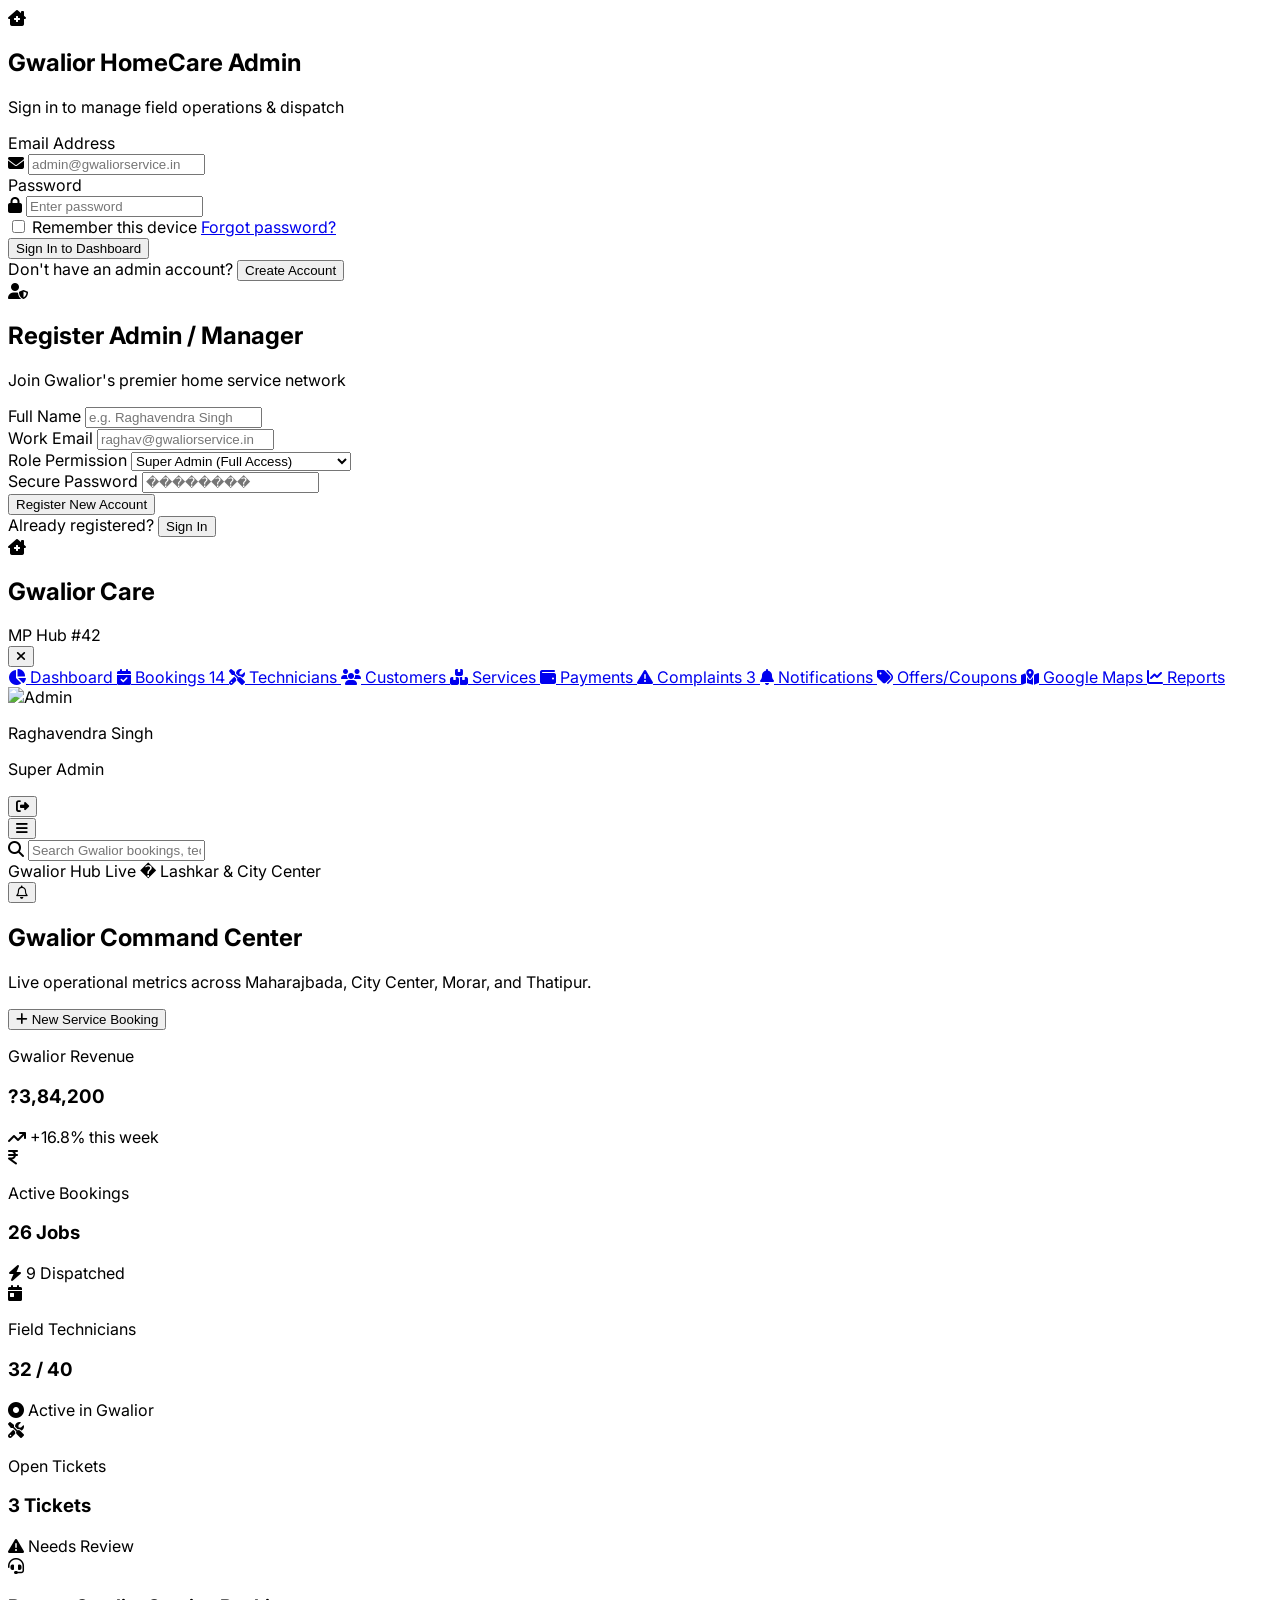
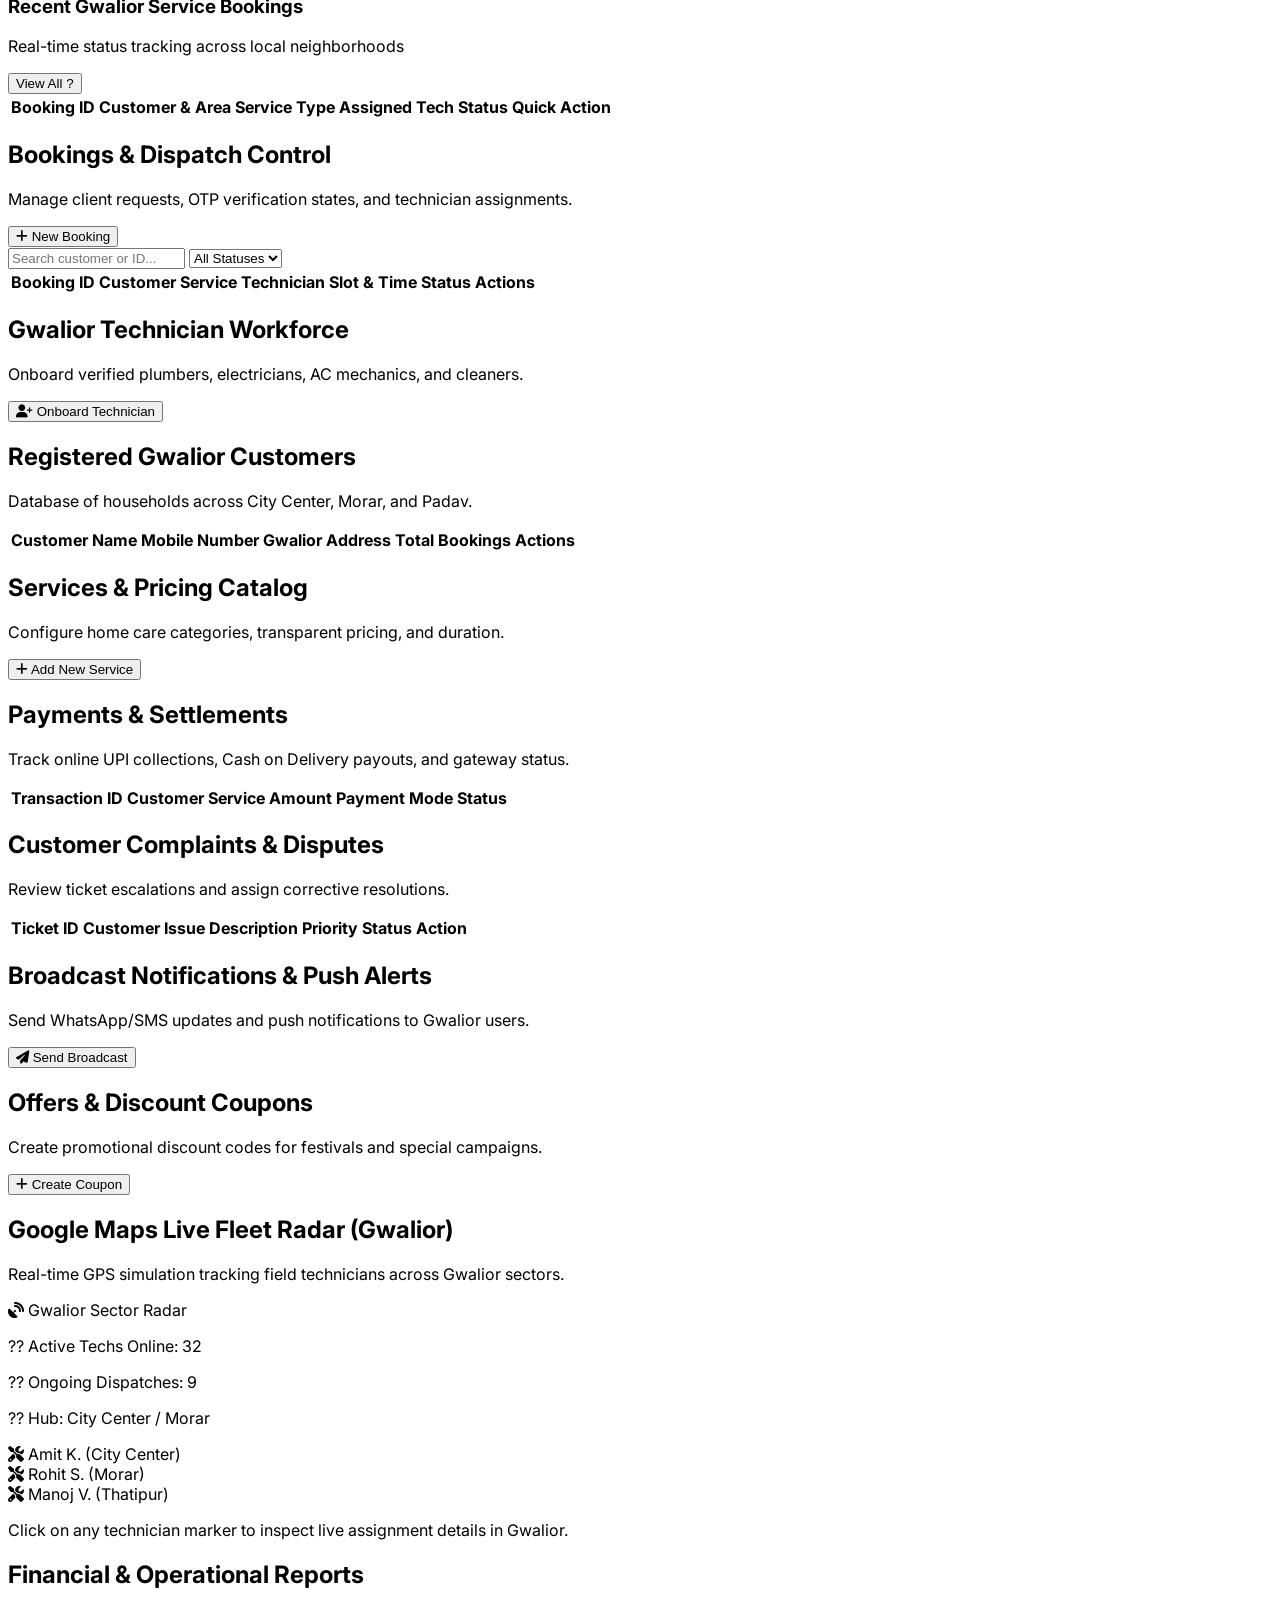
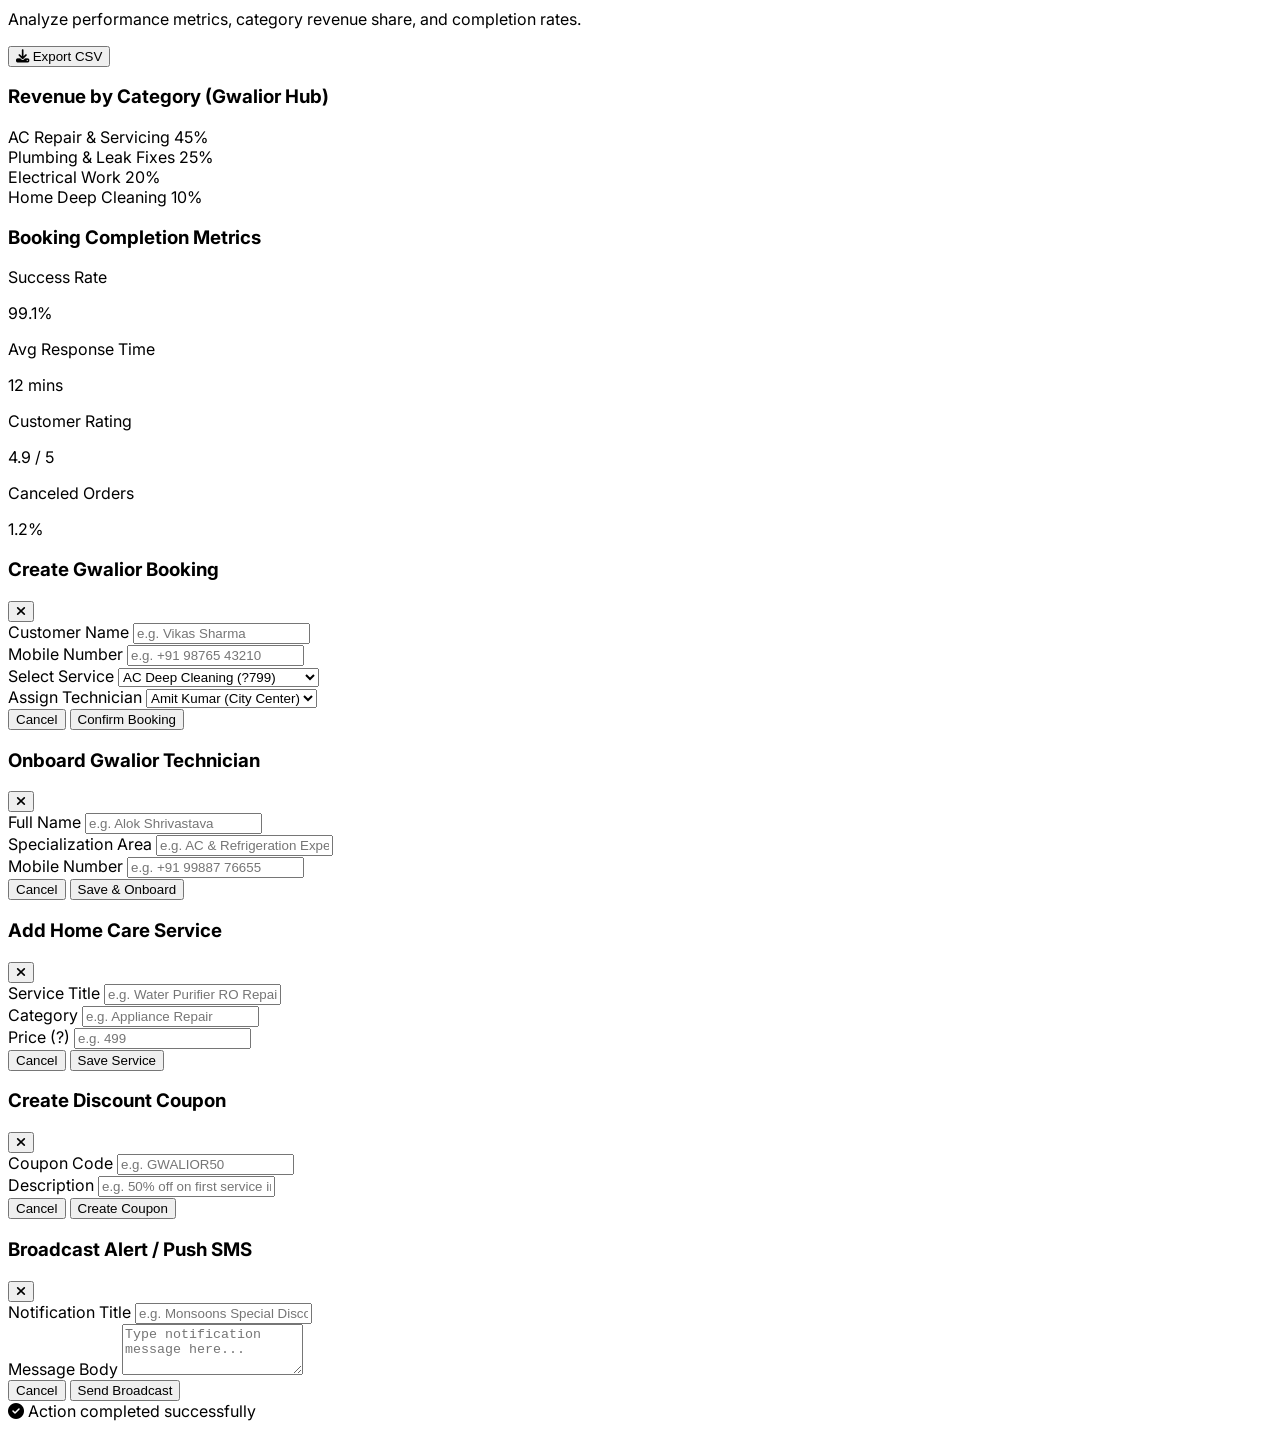
==== admin.html @ efef126b "Added Admin Capabilitees" ====
<!DOCTYPE html>
<html lang="en" class="h-full bg-slate-950">
<head>
    <meta charset="UTF-8">
    <meta name="viewport" content="width=device-width, initial-scale=1.0">
    <title>Home Care Gwalior - Pro Admin Portal</title>
    <!-- Tailwind CSS CDN -->
    <script src="https://cdn.tailwindcss.com"></script>
    <script>
        tailwind.config = {
            theme: {
                extend: {
                    colors: {
                        brand: {
                            50: '#eff6ff',
                            100: '#dbeafe',
                            500: '#3b82f6',
                            600: '#2563eb',
                            700: '#1d4ed8',
                            800: '#1e40af',
                            900: '#1e3a8a',
                            950: '#0f172a',
                        }
                    }
                }
            }
        }
    </script>
    <!-- FontAwesome for Icons -->
    <link rel="stylesheet" href="https://cdnjs.cloudflare.com/ajax/libs/font-awesome/6.4.0/css/all.min.css">
    <!-- Google Font Inter -->
    <link href="https://fonts.googleapis.com/css2?family=Inter:wght@300;400;500;600;700&display=swap" rel="stylesheet">
    <style>
        body { font-family: 'Inter', sans-serif; }
        .custom-scrollbar::-webkit-scrollbar { width: 6px; height: 6px; }
        .custom-scrollbar::-webkit-scrollbar-track { background: #0f172a; }
        .custom-scrollbar::-webkit-scrollbar-thumb { background: #334155; border-radius: 3px; }
        .custom-scrollbar::-webkit-scrollbar-thumb:hover { background: #475569; }
    </style>
</head>
<body class="h-full flex overflow-hidden bg-slate-900 text-slate-100">

    <!-- ================= AUTHENTICATION WRAPPER ================= -->
    <div id="auth-container" class="fixed inset-0 z-50 bg-slate-950 flex items-center justify-center p-4">
        <div class="relative w-full max-w-md bg-slate-900 border border-slate-800 rounded-3xl shadow-2xl overflow-hidden p-8">
            <div class="absolute -top-24 -right-24 w-48 h-48 bg-brand-600/20 rounded-full blur-3xl pointer-events-none"></div>
            <div class="absolute -bottom-24 -left-24 w-48 h-48 bg-blue-500/20 rounded-full blur-3xl pointer-events-none"></div>

            <!-- Login View -->
            <div id="login-view" class="space-y-6 relative z-10">
                <div class="text-center space-y-2">
                    <div class="inline-flex p-3 bg-brand-600 text-white rounded-2xl shadow-lg shadow-brand-600/30 text-2xl mb-2">
                        <i class="fa-solid fa-house-chimney-medical"></i>
                    </div>
                    <h2 class="text-2xl font-bold tracking-tight text-white">Gwalior HomeCare Admin</h2>
                    <p class="text-xs text-slate-400">Sign in to manage field operations & dispatch</p>
                </div>

                <form onsubmit="handleLogin(event)" class="space-y-4">
                    <div>
                        <label class="block text-xs font-semibold uppercase text-slate-400 mb-1">Email Address</label>
                        <div class="relative">
                            <span class="absolute inset-y-0 left-0 flex items-center pl-3.5 text-slate-500"><i class="fa-solid fa-envelope text-sm"></i></span>
                            <input type="email" id="loginEmail" required class="w-full pl-10 pr-4 py-3 bg-slate-950 border border-slate-800 rounded-xl text-sm text-white focus:outline-none focus:ring-2 focus:ring-brand-500" placeholder="admin@gwaliorservice.in">
                        </div>
                    </div>
                    <div>
                        <label class="block text-xs font-semibold uppercase text-slate-400 mb-1">Password</label>
                        <div class="relative">
                            <span class="absolute inset-y-0 left-0 flex items-center pl-3.5 text-slate-500"><i class="fa-solid fa-lock text-sm"></i></span>
                            <input type="password" id="loginPassword" required class="w-full pl-10 pr-4 py-3 bg-slate-950 border border-slate-800 rounded-xl text-sm text-white focus:outline-none focus:ring-2 focus:ring-brand-500" placeholder="Enter password">
                        </div>
                    </div>
                    <div class="flex items-center justify-between text-xs">
                        <label class="flex items-center space-x-2 text-slate-400 cursor-pointer">
                            <input type="checkbox" class="rounded bg-slate-950 border-slate-800 text-brand-600 focus:ring-0">
                            <span>Remember this device</span>
                        </label>
                        <a href="#" onclick="showToast('Password reset link sent to registered email')" class="text-brand-400 hover:underline">Forgot password?</a>
                    </div>
                    <button type="submit" class="w-full py-3 bg-gradient-to-r from-brand-600 to-blue-600 text-white font-semibold rounded-xl text-sm shadow-lg shadow-brand-600/30 hover:from-brand-500 hover:to-blue-500 transition-all">
                        Sign In to Dashboard
                    </button>
                </form>

                <div class="text-center text-xs text-slate-400 pt-2 border-t border-slate-800">
                    Don't have an admin account? <button onclick="toggleAuthMode('signup')" class="text-brand-400 font-semibold hover:underline">Create Account</button>
                </div>
            </div>

            <!-- Signup View -->
            <div id="signup-view" class="space-y-6 relative z-10 hidden">
                <div class="text-center space-y-2">
                    <div class="inline-flex p-3 bg-blue-600 text-white rounded-2xl shadow-lg shadow-blue-600/30 text-2xl mb-2">
                        <i class="fa-solid fa-user-shield"></i>
                    </div>
                    <h2 class="text-2xl font-bold tracking-tight text-white">Register Admin / Manager</h2>
                    <p class="text-xs text-slate-400">Join Gwalior's premier home service network</p>
                </div>

                <form onsubmit="handleSignup(event)" class="space-y-4">
                    <div>
                        <label class="block text-xs font-semibold uppercase text-slate-400 mb-1">Full Name</label>
                        <input type="text" id="signupName" required class="w-full px-4 py-2.5 bg-slate-950 border border-slate-800 rounded-xl text-sm text-white focus:outline-none focus:ring-2 focus:ring-brand-500" placeholder="e.g. Raghavendra Singh">
                    </div>
                    <div>
                        <label class="block text-xs font-semibold uppercase text-slate-400 mb-1">Work Email</label>
                        <input type="email" id="signupEmail" required class="w-full px-4 py-2.5 bg-slate-950 border border-slate-800 rounded-xl text-sm text-white focus:outline-none focus:ring-2 focus:ring-brand-500" placeholder="raghav@gwaliorservice.in">
                    </div>
                    <div>
                        <label class="block text-xs font-semibold uppercase text-slate-400 mb-1">Role Permission</label>
                        <select id="signupRole" class="w-full px-4 py-2.5 bg-slate-950 border border-slate-800 rounded-xl text-sm text-white focus:outline-none focus:ring-2 focus:ring-brand-500">
                            <option value="Super Admin">Super Admin (Full Access)</option>
                            <option value="Gwalior City Manager">Gwalior City Operations Manager</option>
                            <option value="Dispatch Supervisor">Dispatch & Fleet Supervisor</option>
                        </select>
                    </div>
                    <div>
                        <label class="block text-xs font-semibold uppercase text-slate-400 mb-1">Secure Password</label>
                        <input type="password" id="signupPassword" required class="w-full px-4 py-2.5 bg-slate-950 border border-slate-800 rounded-xl text-sm text-white focus:outline-none focus:ring-2 focus:ring-brand-500" placeholder="��������">
                    </div>
                    <button type="submit" class="w-full py-3 bg-gradient-to-r from-blue-600 to-brand-600 text-white font-semibold rounded-xl text-sm shadow-lg shadow-blue-600/30 hover:opacity-90 transition-all">
                        Register New Account
                    </button>
                </form>

                <div class="text-center text-xs text-slate-400 pt-2 border-t border-slate-800">
                    Already registered? <button onclick="toggleAuthMode('login')" class="text-brand-400 font-semibold hover:underline">Sign In</button>
                </div>
            </div>
        </div>
    </div>

    <!-- ================= MAIN APP LAYOUT (Hidden until login) ================= -->
    <div id="app-main-layout" class="flex-1 flex overflow-hidden hidden">
        <!-- Sidebar Navigation -->
        <aside id="sidebar" class="fixed inset-y-0 left-0 z-40 w-64 bg-slate-950 border-r border-slate-800 text-slate-300 flex flex-col transition-transform duration-300 transform -translate-x-full lg:translate-x-0 lg:static lg:inset-auto">
            <div class="p-5 flex items-center justify-between border-b border-slate-800">
                <div class="flex items-center space-x-3">
                    <div class="bg-gradient-to-br from-brand-500 to-blue-700 text-white p-2.5 rounded-2xl flex items-center justify-center font-bold text-lg shadow-lg shadow-brand-600/30">
                        <i class="fa-solid fa-house-chimney-medical"></i>
                    </div>
                    <div>
                        <h1 class="font-bold text-white tracking-wide text-base">Gwalior Care</h1>
                        <span class="text-[11px] text-brand-400 font-semibold tracking-wider uppercase">MP Hub #42</span>
                    </div>
                </div>
                <button onclick="toggleSidebar()" class="lg:hidden text-slate-400 hover:text-white">
                    <i class="fa-solid fa-xmark text-xl"></i>
                </button>
            </div>

            <nav class="flex-1 overflow-y-auto py-4 px-3 space-y-1.5 custom-scrollbar">
                <a href="#" onclick="switchTab('dashboard')" class="tab-link flex items-center space-x-3 px-4 py-3 rounded-xl text-sm font-medium bg-brand-600 text-white shadow-lg shadow-brand-600/30 transition-all" data-target="dashboard">
                    <i class="fa-solid fa-chart-pie w-5"></i>
                    <span>Dashboard</span>
                </a>
                <a href="#" onclick="switchTab('bookings')" class="tab-link flex items-center space-x-3 px-4 py-3 rounded-xl text-sm font-medium hover:bg-slate-900 hover:text-white transition-all text-slate-400" data-target="bookings">
                    <i class="fa-solid fa-calendar-check w-5"></i>
                    <span>Bookings</span>
                    <span class="ml-auto bg-brand-500/20 text-brand-400 text-xs px-2 py-0.5 rounded-full font-semibold">14</span>
                </a>
                <a href="#" onclick="switchTab('technicians')" class="tab-link flex items-center space-x-3 px-4 py-3 rounded-xl text-sm font-medium hover:bg-slate-900 hover:text-white transition-all text-slate-400" data-target="technicians">
                    <i class="fa-solid fa-screwdriver-wrench w-5"></i>
                    <span>Technicians</span>
                </a>
                <a href="#" onclick="switchTab('customers')" class="tab-link flex items-center space-x-3 px-4 py-3 rounded-xl text-sm font-medium hover:bg-slate-900 hover:text-white transition-all text-slate-400" data-target="customers">
                    <i class="fa-solid fa-users w-5"></i>
                    <span>Customers</span>
                </a>
                <a href="#" onclick="switchTab('services')" class="tab-link flex items-center space-x-3 px-4 py-3 rounded-xl text-sm font-medium hover:bg-slate-900 hover:text-white transition-all text-slate-400" data-target="services">
                    <i class="fa-solid fa-boxes-stacked w-5"></i>
                    <span>Services</span>
                </a>
                <a href="#" onclick="switchTab('payments')" class="tab-link flex items-center space-x-3 px-4 py-3 rounded-xl text-sm font-medium hover:bg-slate-900 hover:text-white transition-all text-slate-400" data-target="payments">
                    <i class="fa-solid fa-wallet w-5"></i>
                    <span>Payments</span>
                </a>
                <a href="#" onclick="switchTab('complaints')" class="tab-link flex items-center space-x-3 px-4 py-3 rounded-xl text-sm font-medium hover:bg-slate-900 hover:text-white transition-all text-slate-400" data-target="complaints">
                    <i class="fa-solid fa-triangle-exclamation w-5"></i>
                    <span>Complaints</span>
                    <span class="ml-auto bg-rose-500/20 text-rose-400 text-xs px-2 py-0.5 rounded-full font-semibold">3</span>
                </a>
                <a href="#" onclick="switchTab('notifications')" class="tab-link flex items-center space-x-3 px-4 py-3 rounded-xl text-sm font-medium hover:bg-slate-900 hover:text-white transition-all text-slate-400" data-target="notifications">
                    <i class="fa-solid fa-bell w-5"></i>
                    <span>Notifications</span>
                </a>
                <a href="#" onclick="switchTab('offers')" class="tab-link flex items-center space-x-3 px-4 py-3 rounded-xl text-sm font-medium hover:bg-slate-900 hover:text-white transition-all text-slate-400" data-target="offers">
                    <i class="fa-solid fa-tags w-5"></i>
                    <span>Offers/Coupons</span>
                </a>
                <a href="#" onclick="switchTab('maps')" class="tab-link flex items-center space-x-3 px-4 py-3 rounded-xl text-sm font-medium hover:bg-slate-900 hover:text-white transition-all text-slate-400" data-target="maps">
                    <i class="fa-solid fa-map-location-dot w-5"></i>
                    <span>Google Maps</span>
                </a>
                <a href="#" onclick="switchTab('reports')" class="tab-link flex items-center space-x-3 px-4 py-3 rounded-xl text-sm font-medium hover:bg-slate-900 hover:text-white transition-all text-slate-400" data-target="reports">
                    <i class="fa-solid fa-chart-line w-5"></i>
                    <span>Reports</span>
                </a>
            </nav>

            <div class="p-4 border-t border-slate-800">
                <div class="flex items-center space-x-3 bg-slate-900 p-3 rounded-2xl border border-slate-800">
                    <img id="admin-avatar" src="https://images.unsplash.com/photo-1534528741775-53994a69daeb?w=100&h=100&fit=crop&crop=faces" alt="Admin" class="w-10 h-10 rounded-full object-cover ring-2 ring-brand-500">
                    <div class="flex-1 min-w-0">
                        <p id="admin-name-display" class="text-sm font-semibold text-white truncate">Raghavendra Singh</p>
                        <p id="admin-role-display" class="text-xs text-brand-400 truncate">Super Admin</p>
                    </div>
                    <button onclick="handleLogout()" class="text-slate-400 hover:text-rose-400 transition-colors" title="Logout">
                        <i class="fa-solid fa-right-from-bracket"></i>
                    </button>
                </div>
            </div>
        </aside>

        <!-- Main Content Wrapper -->
        <div class="flex-1 flex flex-col min-w-0 overflow-hidden bg-slate-900">
            <!-- Top Header -->
            <header class="h-16 bg-slate-950 border-b border-slate-800 flex items-center justify-between px-6 z-30">
                <div class="flex items-center space-x-4">
                    <button onclick="toggleSidebar()" class="lg:hidden text-slate-400 hover:text-white">
                        <i class="fa-solid fa-bars text-xl"></i>
                    </button>
                    <div class="relative w-64 md:w-80">
                        <span class="absolute inset-y-0 left-0 flex items-center pl-3.5 text-slate-500">
                            <i class="fa-solid fa-magnifying-glass text-sm"></i>
                        </span>
                        <input type="text" placeholder="Search Gwalior bookings, technicians..." class="w-full pl-10 pr-4 py-2 bg-slate-900 border border-slate-800 rounded-xl text-sm focus:outline-none focus:ring-2 focus:ring-brand-500 text-white placeholder-slate-500">
                    </div>
                </div>

                <div class="flex items-center space-x-4">
                    <div class="hidden md:flex items-center space-x-2 bg-slate-900 px-3 py-1.5 rounded-xl border border-slate-800 text-xs text-brand-300">
                        <span class="w-2 h-2 rounded-full bg-emerald-500 animate-pulse"></span>
                        <span>Gwalior Hub Live � Lashkar & City Center</span>
                    </div>
                    <button onclick="switchTab('notifications')" class="relative p-2.5 text-slate-400 hover:text-white bg-slate-900 rounded-xl border border-slate-800 transition-colors">
                        <i class="fa-regular fa-bell text-base"></i>
                        <span class="absolute top-2 right-2 w-2 h-2 bg-brand-500 rounded-full"></span>
                    </button>
                </div>
            </header>

            <!-- Dynamic Content Area -->
            <main class="flex-1 overflow-y-auto p-6 custom-scrollbar bg-slate-900 space-y-6">

                <!-- TAB: DASHBOARD -->
                <div id="tab-dashboard" class="tab-content space-y-6">
                    <div class="flex flex-col sm:flex-row sm:items-center sm:justify-between gap-4">
                        <div>
                            <h2 class="text-2xl font-bold text-white tracking-tight">Gwalior Command Center</h2>
                            <p class="text-sm text-slate-400">Live operational metrics across Maharajbada, City Center, Morar, and Thatipur.</p>
                        </div>
                        <div class="flex items-center space-x-3">
                            <button onclick="openModal('addBookingModal')" class="bg-brand-600 hover:bg-brand-500 text-white font-medium px-4 py-2.5 rounded-xl text-sm shadow-lg shadow-brand-600/30 transition-all flex items-center space-x-2">
                                <i class="fa-solid fa-plus text-xs"></i>
                                <span>New Service Booking</span>
                            </button>
                        </div>
                    </div>

                    <!-- Quick Stats Grid -->
                    <div class="grid grid-cols-1 sm:grid-cols-2 lg:grid-cols-4 gap-5">
                        <div class="bg-slate-950 p-5 rounded-2xl border border-slate-800 shadow-sm flex items-center justify-between">
                            <div>
                                <p class="text-xs font-semibold uppercase tracking-wider text-slate-400">Gwalior Revenue</p>
                                <h3 class="text-2xl font-bold text-white mt-1">?3,84,200</h3>
                                <span class="inline-flex items-center text-xs font-medium text-emerald-400 mt-1 bg-emerald-500/10 px-2 py-0.5 rounded-full">
                                    <i class="fa-solid fa-arrow-trend-up mr-1"></i> +16.8% this week
                                </span>
                            </div>
                            <div class="w-12 h-12 bg-brand-500/10 text-brand-400 rounded-2xl flex items-center justify-center text-xl border border-brand-500/20">
                                <i class="fa-solid fa-indian-rupee-sign"></i>
                            </div>
                        </div>

                        <div class="bg-slate-950 p-5 rounded-2xl border border-slate-800 shadow-sm flex items-center justify-between">
                            <div>
                                <p class="text-xs font-semibold uppercase tracking-wider text-slate-400">Active Bookings</p>
                                <h3 class="text-2xl font-bold text-white mt-1">26 Jobs</h3>
                                <span class="inline-flex items-center text-xs font-medium text-blue-400 mt-1 bg-blue-500/10 px-2 py-0.5 rounded-full">
                                    <i class="fa-solid fa-bolt mr-1"></i> 9 Dispatched
                                </span>
                            </div>
                            <div class="w-12 h-12 bg-blue-500/10 text-blue-400 rounded-2xl flex items-center justify-center text-xl border border-blue-500/20">
                                <i class="fa-solid fa-calendar-day"></i>
                            </div>
                        </div>

                        <div class="bg-slate-950 p-5 rounded-2xl border border-slate-800 shadow-sm flex items-center justify-between">
                            <div>
                                <p class="text-xs font-semibold uppercase tracking-wider text-slate-400">Field Technicians</p>
                                <h3 class="text-2xl font-bold text-white mt-1">32 / 40</h3>
                                <span class="inline-flex items-center text-xs font-medium text-emerald-400 mt-1 bg-emerald-500/10 px-2 py-0.5 rounded-full">
                                    <i class="fa-solid fa-circle-dot text-[8px] mr-1"></i> Active in Gwalior
                                </span>
                            </div>
                            <div class="w-12 h-12 bg-amber-500/10 text-amber-400 rounded-2xl flex items-center justify-center text-xl border border-amber-500/20">
                                <i class="fa-solid fa-screwdriver-wrench"></i>
                            </div>
                        </div>

                        <div class="bg-slate-950 p-5 rounded-2xl border border-slate-800 shadow-sm flex items-center justify-between">
                            <div>
                                <p class="text-xs font-semibold uppercase tracking-wider text-slate-400">Open Tickets</p>
                                <h3 class="text-2xl font-bold text-white mt-1">3 Tickets</h3>
                                <span class="inline-flex items-center text-xs font-medium text-rose-400 mt-1 bg-rose-500/10 px-2 py-0.5 rounded-full">
                                    <i class="fa-solid fa-triangle-exclamation mr-1"></i> Needs Review
                                </span>
                            </div>
                            <div class="w-12 h-12 bg-rose-500/10 text-rose-400 rounded-2xl flex items-center justify-center text-xl border border-rose-500/20">
                                <i class="fa-solid fa-headset"></i>
                            </div>
                        </div>
                    </div>

                    <!-- Recent Bookings Table Section -->
                    <div class="bg-slate-950 rounded-2xl border border-slate-800 shadow-sm overflow-hidden">
                        <div class="p-6 border-b border-slate-800 flex items-center justify-between">
                            <div>
                                <h3 class="text-lg font-bold text-white">Recent Gwalior Service Bookings</h3>
                                <p class="text-xs text-slate-400">Real-time status tracking across local neighborhoods</p>
                            </div>
                            <button onclick="switchTab('bookings')" class="text-sm font-semibold text-brand-400 hover:text-brand-300">View All ?</button>
                        </div>
                        <div class="overflow-x-auto">
                            <table class="w-full text-left border-collapse">
                                <thead>
                                    <tr class="bg-slate-900 text-slate-400 text-xs font-semibold uppercase tracking-wider border-b border-slate-800">
                                        <th class="py-3 px-6">Booking ID</th>
                                        <th class="py-3 px-6">Customer & Area</th>
                                        <th class="py-3 px-6">Service Type</th>
                                        <th class="py-3 px-6">Assigned Tech</th>
                                        <th class="py-3 px-6">Status</th>
                                        <th class="py-3 px-6 text-right">Quick Action</th>
                                    </tr>
                                </thead>
                                <tbody id="dashboard-recent-bookings" class="divide-y divide-slate-800 text-sm text-slate-300">
                                    <!-- Rendered dynamically -->
                                </tbody>
                            </table>
                        </div>
                    </div>
                </div>

                <!-- TAB: BOOKINGS -->
                <div id="tab-bookings" class="tab-content hidden space-y-6">
                    <div class="flex flex-col sm:flex-row sm:items-center sm:justify-between gap-4">
                        <div>
                            <h2 class="text-2xl font-bold text-white tracking-tight">Bookings & Dispatch Control</h2>
                            <p class="text-sm text-slate-400">Manage client requests, OTP verification states, and technician assignments.</p>
                        </div>
                        <button onclick="openModal('addBookingModal')" class="bg-brand-600 hover:bg-brand-500 text-white font-medium px-4 py-2.5 rounded-xl text-sm shadow-sm transition-all flex items-center space-x-2">
                            <i class="fa-solid fa-plus text-xs"></i>
                            <span>New Booking</span>
                        </button>
                    </div>
                    <div class="bg-slate-950 rounded-2xl border border-slate-800 shadow-sm overflow-hidden p-6">
                        <div class="flex flex-col sm:flex-row justify-between items-center gap-4 mb-6">
                            <div class="flex items-center space-x-2 w-full sm:w-auto">
                                <input type="text" id="bookingSearch" placeholder="Search customer or ID..." onkeyup="filterBookings()" class="px-4 py-2 bg-slate-900 border border-slate-800 rounded-xl text-sm w-full sm:w-64 focus:outline-none focus:ring-2 focus:ring-brand-500 text-white">
                                <select id="bookingStatusFilter" onchange="filterBookings()" class="px-3 py-2 bg-slate-900 border border-slate-800 rounded-xl text-sm focus:outline-none focus:ring-2 focus:ring-brand-500 text-white">
                                    <option value="">All Statuses</option>
                                    <option value="In Progress">In Progress</option>
                                    <option value="Assigned">Assigned</option>
                                    <option value="Completed">Completed</option>
                                    <option value="Pending">Pending</option>
                                </select>
                            </div>
                        </div>
                        <div class="overflow-x-auto">
                            <table class="w-full text-left border-collapse">
                                <thead>
                                    <tr class="bg-slate-900 text-slate-400 text-xs font-semibold uppercase tracking-wider border-b border-slate-800">
                                        <th class="py-3 px-4">Booking ID</th>
                                        <th class="py-3 px-4">Customer</th>
                                        <th class="py-3 px-4">Service</th>
                                        <th class="py-3 px-4">Technician</th>
                                        <th class="py-3 px-4">Slot & Time</th>
                                        <th class="py-3 px-4">Status</th>
                                        <th class="py-3 px-4 text-right">Actions</th>
                                    </tr>
                                </thead>
                                <tbody id="full-bookings-table" class="divide-y divide-slate-800 text-sm text-slate-300">
                                    <!-- Rendered dynamically -->
                                </tbody>
                            </table>
                        </div>
                    </div>
                </div>

                <!-- TAB: TECHNICIANS -->
                <div id="tab-technicians" class="tab-content hidden space-y-6">
                    <div class="flex flex-col sm:flex-row sm:items-center sm:justify-between gap-4">
                        <div>
                            <h2 class="text-2xl font-bold text-white tracking-tight">Gwalior Technician Workforce</h2>
                            <p class="text-sm text-slate-400">Onboard verified plumbers, electricians, AC mechanics, and cleaners.</p>
                        </div>
                        <button onclick="openModal('addTechModal')" class="bg-brand-600 hover:bg-brand-500 text-white font-medium px-4 py-2.5 rounded-xl text-sm shadow-sm transition-all flex items-center space-x-2">
                            <i class="fa-solid fa-user-plus text-xs"></i>
                            <span>Onboard Technician</span>
                        </button>
                    </div>
                    <div class="grid grid-cols-1 md:grid-cols-2 lg:grid-cols-3 gap-6" id="technicians-grid">
                        <!-- Rendered dynamically -->
                    </div>
                </div>

                <!-- TAB: CUSTOMERS -->
                <div id="tab-customers" class="tab-content hidden space-y-6">
                    <div class="flex flex-col sm:flex-row sm:items-center sm:justify-between gap-4">
                        <div>
                            <h2 class="text-2xl font-bold text-white tracking-tight">Registered Gwalior Customers</h2>
                            <p class="text-sm text-slate-400">Database of households across City Center, Morar, and Padav.</p>
                        </div>
                    </div>
                    <div class="bg-slate-950 rounded-2xl border border-slate-800 shadow-sm overflow-hidden p-6">
                        <div class="overflow-x-auto">
                            <table class="w-full text-left border-collapse">
                                <thead>
                                    <tr class="bg-slate-900 text-slate-400 text-xs font-semibold uppercase tracking-wider border-b border-slate-800">
                                        <th class="py-3 px-4">Customer Name</th>
                                        <th class="py-3 px-4">Mobile Number</th>
                                        <th class="py-3 px-4">Gwalior Address</th>
                                        <th class="py-3 px-4">Total Bookings</th>
                                        <th class="py-3 px-4 text-right">Actions</th>
                                    </tr>
                                </thead>
                                <tbody id="customers-table-body" class="divide-y divide-slate-800 text-sm text-slate-300">
                                    <!-- Rendered dynamically -->
                                </tbody>
                            </table>
                        </div>
                    </div>
                </div>

                <!-- TAB: SERVICES -->
                <div id="tab-services" class="tab-content hidden space-y-6">
                    <div class="flex flex-col sm:flex-row sm:items-center sm:justify-between gap-4">
                        <div>
                            <h2 class="text-2xl font-bold text-white tracking-tight">Services & Pricing Catalog</h2>
                            <p class="text-sm text-slate-400">Configure home care categories, transparent pricing, and duration.</p>
                        </div>
                        <button onclick="openModal('addServiceModal')" class="bg-brand-600 hover:bg-brand-500 text-white font-medium px-4 py-2.5 rounded-xl text-sm shadow-sm transition-all flex items-center space-x-2">
                            <i class="fa-solid fa-plus text-xs"></i>
                            <span>Add New Service</span>
                        </button>
                    </div>
                    <div class="grid grid-cols-1 md:grid-cols-2 lg:grid-cols-3 gap-6" id="services-grid">
                        <!-- Rendered dynamically -->
                    </div>
                </div>

                <!-- TAB: PAYMENTS -->
                <div id="tab-payments" class="tab-content hidden space-y-6">
                    <div class="flex flex-col sm:flex-row sm:items-center sm:justify-between gap-4">
                        <div>
                            <h2 class="text-2xl font-bold text-white tracking-tight">Payments & Settlements</h2>
                            <p class="text-sm text-slate-400">Track online UPI collections, Cash on Delivery payouts, and gateway status.</p>
                        </div>
                    </div>
                    <div class="bg-slate-950 rounded-2xl border border-slate-800 shadow-sm overflow-hidden p-6">
                        <div class="overflow-x-auto">
                            <table class="w-full text-left border-collapse">
                                <thead>
                                    <tr class="bg-slate-900 text-slate-400 text-xs font-semibold uppercase tracking-wider border-b border-slate-800">
                                        <th class="py-3 px-4">Transaction ID</th>
                                        <th class="py-3 px-4">Customer</th>
                                        <th class="py-3 px-4">Service</th>
                                        <th class="py-3 px-4">Amount</th>
                                        <th class="py-3 px-4">Payment Mode</th>
                                        <th class="py-3 px-4">Status</th>
                                    </tr>
                                </thead>
                                <tbody id="payments-table-body" class="divide-y divide-slate-800 text-sm text-slate-300">
                                    <!-- Rendered dynamically -->
                                </tbody>
                            </table>
                        </div>
                    </div>
                </div>

                <!-- TAB: COMPLAINTS -->
                <div id="tab-complaints" class="tab-content hidden space-y-6">
                    <div class="flex flex-col sm:flex-row sm:items-center sm:justify-between gap-4">
                        <div>
                            <h2 class="text-2xl font-bold text-white tracking-tight">Customer Complaints & Disputes</h2>
                            <p class="text-sm text-slate-400">Review ticket escalations and assign corrective resolutions.</p>
                        </div>
                    </div>
                    <div class="bg-slate-950 rounded-2xl border border-slate-800 shadow-sm overflow-hidden p-6">
                        <div class="overflow-x-auto">
                            <table class="w-full text-left border-collapse">
                                <thead>
                                    <tr class="bg-slate-900 text-slate-400 text-xs font-semibold uppercase tracking-wider border-b border-slate-800">
                                        <th class="py-3 px-4">Ticket ID</th>
                                        <th class="py-3 px-4">Customer</th>
                                        <th class="py-3 px-4">Issue Description</th>
                                        <th class="py-3 px-4">Priority</th>
                                        <th class="py-3 px-4">Status</th>
                                        <th class="py-3 px-4 text-right">Action</th>
                                    </tr>
                                </thead>
                                <tbody id="complaints-table-body" class="divide-y divide-slate-800 text-sm text-slate-300">
                                    <!-- Rendered dynamically -->
                                </tbody>
                            </table>
                        </div>
                    </div>
                </div>

                <!-- TAB: NOTIFICATIONS -->
                <div id="tab-notifications" class="tab-content hidden space-y-6">
                    <div class="flex flex-col sm:flex-row sm:items-center sm:justify-between gap-4">
                        <div>
                            <h2 class="text-2xl font-bold text-white tracking-tight">Broadcast Notifications & Push Alerts</h2>
                            <p class="text-sm text-slate-400">Send WhatsApp/SMS updates and push notifications to Gwalior users.</p>
                        </div>
                        <button onclick="openModal('addNotificationModal')" class="bg-brand-600 hover:bg-brand-500 text-white font-medium px-4 py-2.5 rounded-xl text-sm shadow-sm transition-all flex items-center space-x-2">
                            <i class="fa-solid fa-paper-plane text-xs"></i>
                            <span>Send Broadcast</span>
                        </button>
                    </div>
                    <div class="bg-slate-950 rounded-2xl border border-slate-800 shadow-sm overflow-hidden p-6">
                        <div class="space-y-4" id="notifications-list">
                            <!-- Rendered dynamically -->
                        </div>
                    </div>
                </div>

                <!-- TAB: OFFERS -->
                <div id="tab-offers" class="tab-content hidden space-y-6">
                    <div class="flex flex-col sm:flex-row sm:items-center sm:justify-between gap-4">
                        <div>
                            <h2 class="text-2xl font-bold text-white tracking-tight">Offers & Discount Coupons</h2>
                            <p class="text-sm text-slate-400">Create promotional discount codes for festivals and special campaigns.</p>
                        </div>
                        <button onclick="openModal('addCouponModal')" class="bg-brand-600 hover:bg-brand-500 text-white font-medium px-4 py-2.5 rounded-xl text-sm shadow-sm transition-all flex items-center space-x-2">
                            <i class="fa-solid fa-plus text-xs"></i>
                            <span>Create Coupon</span>
                        </button>
                    </div>
                    <div class="grid grid-cols-1 md:grid-cols-2 lg:grid-cols-3 gap-6" id="coupons-grid">
                        <!-- Rendered dynamically -->
                    </div>
                </div>

                <!-- TAB: MAPS -->
                <div id="tab-maps" class="tab-content hidden space-y-6">
                    <div class="flex flex-col sm:flex-row sm:items-center sm:justify-between gap-4">
                        <div>
                            <h2 class="text-2xl font-bold text-white tracking-tight">Google Maps Live Fleet Radar (Gwalior)</h2>
                            <p class="text-sm text-slate-400">Real-time GPS simulation tracking field technicians across Gwalior sectors.</p>
                        </div>
                    </div>
                    <div class="bg-slate-950 rounded-2xl border border-slate-800 shadow-sm overflow-hidden p-4">
                        <div class="relative w-full h-[550px] bg-slate-900 rounded-xl overflow-hidden flex items-center justify-center border border-slate-800">
                            <!-- Simulated Map Grid Background -->
                            <div class="absolute inset-0 opacity-25 bg-[radial-gradient(#3b82f6_1px,transparent_1px)] [background-size:28px_28px]"></div>
                            
                            <!-- Simulated Map UI Overlay -->
                            <div class="absolute top-4 left-4 bg-slate-950/90 backdrop-blur-md p-3.5 rounded-xl shadow-xl border border-slate-800 text-xs font-semibold space-y-1.5 text-slate-200 z-20">
                                <p class="text-brand-400 font-bold mb-1"><i class="fa-solid fa-satellite-dish mr-1"></i> Gwalior Sector Radar</p>
                                <p>?? Active Techs Online: 32</p>
                                <p>?? Ongoing Dispatches: 9</p>
                                <p>?? Hub: City Center / Morar</p>
                            </div>

                            <!-- Animated Technician Markers -->
                            <div class="absolute top-1/4 left-1/3 animate-bounce cursor-pointer group z-10" onclick="showToast('Technician: Amit Kumar | Area: City Center | Job: AC Deep Cleaning')">
                                <div class="bg-brand-600 text-white px-3 py-1.5 rounded-full shadow-xl flex items-center space-x-2 text-xs font-semibold border border-brand-400">
                                    <i class="fa-solid fa-screwdriver-wrench"></i>
                                    <span>Amit K. (City Center)</span>
                                </div>
                                <div class="w-3 h-3 bg-brand-500 rotate-45 mx-auto -mt-1.5"></div>
                            </div>

                            <div class="absolute top-1/2 left-2/3 animate-bounce cursor-pointer group z-10" onclick="showToast('Technician: Rohit Singh | Area: Morar | Job: Tap Repair')">
                                <div class="bg-blue-600 text-white px-3 py-1.5 rounded-full shadow-xl flex items-center space-x-2 text-xs font-semibold border border-blue-400">
                                    <i class="fa-solid fa-screwdriver-wrench"></i>
                                    <span>Rohit S. (Morar)</span>
                                </div>
                                <div class="w-3 h-3 bg-blue-500 rotate-45 mx-auto -mt-1.5"></div>
                            </div>

                            <div class="absolute bottom-1/3 left-1/4 animate-bounce cursor-pointer group z-10" onclick="showToast('Technician: Manoj Verma | Area: Thatipur | Job: Geyser Service')">
                                <div class="bg-indigo-600 text-white px-3 py-1.5 rounded-full shadow-xl flex items-center space-x-2 text-xs font-semibold border border-indigo-400">
                                    <i class="fa-solid fa-screwdriver-wrench"></i>
                                    <span>Manoj V. (Thatipur)</span>
                                </div>
                                <div class="w-3 h-3 bg-indigo-500 rotate-45 mx-auto -mt-1.5"></div>
                            </div>

                            <p class="absolute bottom-4 z-20 text-xs text-slate-400 bg-slate-950/80 px-4 py-2 rounded-xl border border-slate-800">Click on any technician marker to inspect live assignment details in Gwalior.</p>
                        </div>
                    </div>
                </div>

                <!-- TAB: REPORTS -->
                <div id="tab-reports" class="tab-content hidden space-y-6">
                    <div class="flex flex-col sm:flex-row sm:items-center sm:justify-between gap-4">
                        <div>
                            <h2 class="text-2xl font-bold text-white tracking-tight">Financial & Operational Reports</h2>
                            <p class="text-sm text-slate-400">Analyze performance metrics, category revenue share, and completion rates.</p>
                        </div>
                        <button onclick="showToast('Gwalior operations report exported as CSV')" class="bg-brand-600 hover:bg-brand-500 text-white font-medium px-4 py-2.5 rounded-xl text-sm shadow-sm transition-all flex items-center space-x-2">
                            <i class="fa-solid fa-download text-xs"></i>
                            <span>Export CSV</span>
                        </button>
                    </div>
                    <div class="grid grid-cols-1 md:grid-cols-2 gap-6">
                        <div class="bg-slate-950 p-6 rounded-2xl border border-slate-800 shadow-sm space-y-4">
                            <h3 class="font-bold text-white">Revenue by Category (Gwalior Hub)</h3>
                            <div class="space-y-3">
                                <div>
                                    <div class="flex justify-between text-xs font-medium text-slate-400 mb-1">
                                        <span>AC Repair & Servicing</span>
                                        <span>45%</span>
                                    </div>
                                    <div class="w-full bg-slate-900 h-2.5 rounded-full overflow-hidden">
                                        <div class="bg-brand-600 h-full rounded-full" style="width: 45%"></div>
                                    </div>
                                </div>
                                <div>
                                    <div class="flex justify-between text-xs font-medium text-slate-400 mb-1">
                                        <span>Plumbing & Leak Fixes</span>
                                        <span>25%</span>
                                    </div>
                                    <div class="w-full bg-slate-900 h-2.5 rounded-full overflow-hidden">
                                        <div class="bg-blue-600 h-full rounded-full" style="width: 25%"></div>
                                    </div>
                                </div>
                                <div>
                                    <div class="flex justify-between text-xs font-medium text-slate-400 mb-1">
                                        <span>Electrical Work</span>
                                        <span>20%</span>
                                    </div>
                                    <div class="w-full bg-slate-900 h-2.5 rounded-full overflow-hidden">
                                        <div class="bg-indigo-600 h-full rounded-full" style="width: 20%"></div>
                                    </div>
                                </div>
                                <div>
                                    <div class="flex justify-between text-xs font-medium text-slate-400 mb-1">
                                        <span>Home Deep Cleaning</span>
                                        <span>10%</span>
                                    </div>
                                    <div class="w-full bg-slate-900 h-2.5 rounded-full overflow-hidden">
                                        <div class="bg-sky-600 h-full rounded-full" style="width: 10%"></div>
                                    </div>
                                </div>
                            </div>
                        </div>

                        <div class="bg-slate-950 p-6 rounded-2xl border border-slate-800 shadow-sm space-y-4">
                            <h3 class="font-bold text-white">Booking Completion Metrics</h3>
                            <div class="grid grid-cols-2 gap-4">
                                <div class="bg-slate-900 p-4 rounded-xl border border-slate-800 text-center">
                                    <p class="text-xs text-slate-400 font-semibold uppercase">Success Rate</p>
                                    <p class="text-3xl font-bold text-emerald-400 mt-1">99.1%</p>
                                </div>
                                <div class="bg-slate-900 p-4 rounded-xl border border-slate-800 text-center">
                                    <p class="text-xs text-slate-400 font-semibold uppercase">Avg Response Time</p>
                                    <p class="text-3xl font-bold text-brand-400 mt-1">12 mins</p>
                                </div>
                                <div class="bg-slate-900 p-4 rounded-xl border border-slate-800 text-center">
                                    <p class="text-xs text-slate-400 font-semibold uppercase">Customer Rating</p>
                                    <p class="text-3xl font-bold text-amber-400 mt-1">4.9 / 5</p>
                                </div>
                                <div class="bg-slate-900 p-4 rounded-xl border border-slate-800 text-center">
                                    <p class="text-xs text-slate-400 font-semibold uppercase">Canceled Orders</p>
                                    <p class="text-3xl font-bold text-rose-400 mt-1">1.2%</p>
                                </div>
                            </div>
                        </div>
                    </div>
                </div>

            </main>
        </div>
    </div>

    <!-- ================= MODALS ================= -->

    <!-- Add Booking Modal -->
    <div id="addBookingModal" class="fixed inset-0 z-50 bg-slate-950/80 backdrop-blur-sm hidden items-center justify-center p-4">
        <div class="bg-slate-900 border border-slate-800 rounded-3xl w-full max-w-md shadow-2xl overflow-hidden">
            <div class="p-5 border-b border-slate-800 flex items-center justify-between bg-slate-950">
                <h3 class="font-bold text-white">Create Gwalior Booking</h3>
                <button onclick="closeModal('addBookingModal')" class="text-slate-400 hover:text-white"><i class="fa-solid fa-xmark text-lg"></i></button>
            </div>
            <form onsubmit="handleNewBooking(event)" class="p-6 space-y-4">
                <div>
                    <label class="block text-xs font-semibold uppercase text-slate-400 mb-1">Customer Name</label>
                    <input type="text" id="newCustName" required class="w-full px-4 py-2.5 bg-slate-950 border border-slate-800 rounded-xl text-sm text-white focus:ring-2 focus:ring-brand-500 focus:outline-none" placeholder="e.g. Vikas Sharma">
                </div>
                <div>
                    <label class="block text-xs font-semibold uppercase text-slate-400 mb-1">Mobile Number</label>
                    <input type="text" id="newCustPhone" required class="w-full px-4 py-2.5 bg-slate-950 border border-slate-800 rounded-xl text-sm text-white focus:ring-2 focus:ring-brand-500 focus:outline-none" placeholder="e.g. +91 98765 43210">
                </div>
                <div>
                    <label class="block text-xs font-semibold uppercase text-slate-400 mb-1">Select Service</label>
                    <select id="newServiceType" class="w-full px-4 py-2.5 bg-slate-950 border border-slate-800 rounded-xl text-sm text-white focus:ring-2 focus:ring-brand-500 focus:outline-none">
                        <option value="AC Deep Cleaning">AC Deep Cleaning (?799)</option>
                        <option value="Tap Leakage Fix">Tap Leakage Fix (?299)</option>
                        <option value="Wiring & Switch Repair">Wiring & Switch Repair (?399)</option>
                        <option value="Sofa Deep Cleaning">Sofa Deep Cleaning (?1,199)</option>
                    </select>
                </div>
                <div>
                    <label class="block text-xs font-semibold uppercase text-slate-400 mb-1">Assign Technician</label>
                    <select id="newTechName" class="w-full px-4 py-2.5 bg-slate-950 border border-slate-800 rounded-xl text-sm text-white focus:ring-2 focus:ring-brand-500 focus:outline-none">
                        <option value="Amit Kumar">Amit Kumar (City Center)</option>
                        <option value="Rohit Singh">Rohit Singh (Morar)</option>
                        <option value="Manoj Verma">Manoj Verma (Thatipur)</option>
                        <option value="Suresh Yadav">Suresh Yadav (Lashkar)</option>
                    </select>
                </div>
                <div class="pt-2 flex justify-end space-x-3">
                    <button type="button" onclick="closeModal('addBookingModal')" class="px-4 py-2 bg-slate-950 border border-slate-800 text-slate-300 rounded-xl text-sm font-medium hover:bg-slate-800">Cancel</button>
                    <button type="submit" class="px-4 py-2 bg-brand-600 text-white rounded-xl text-sm font-medium hover:bg-brand-500 shadow-lg shadow-brand-600/30">Confirm Booking</button>
                </div>
            </form>
        </div>
    </div>

    <!-- Add Technician Modal -->
    <div id="addTechModal" class="fixed inset-0 z-50 bg-slate-950/80 backdrop-blur-sm hidden items-center justify-center p-4">
        <div class="bg-slate-900 border border-slate-800 rounded-3xl w-full max-w-md shadow-2xl overflow-hidden">
            <div class="p-5 border-b border-slate-800 flex items-center justify-between bg-slate-950">
                <h3 class="font-bold text-white">Onboard Gwalior Technician</h3>
                <button onclick="closeModal('addTechModal')" class="text-slate-400 hover:text-white"><i class="fa-solid fa-xmark text-lg"></i></button>
            </div>
            <form onsubmit="handleNewTech(event)" class="p-6 space-y-4">
                <div>
                    <label class="block text-xs font-semibold uppercase text-slate-400 mb-1">Full Name</label>
                    <input type="text" id="techNameInput" required class="w-full px-4 py-2.5 bg-slate-950 border border-slate-800 rounded-xl text-sm text-white focus:ring-2 focus:ring-brand-500 focus:outline-none" placeholder="e.g. Alok Shrivastava">
                </div>
                <div>
                    <label class="block text-xs font-semibold uppercase text-slate-400 mb-1">Specialization Area</label>
                    <input type="text" id="techSpecInput" required class="w-full px-4 py-2.5 bg-slate-950 border border-slate-800 rounded-xl text-sm text-white focus:ring-2 focus:ring-brand-500 focus:outline-none" placeholder="e.g. AC & Refrigeration Expert">
                </div>
                <div>
                    <label class="block text-xs font-semibold uppercase text-slate-400 mb-1">Mobile Number</label>
                    <input type="text" id="techPhoneInput" required class="w-full px-4 py-2.5 bg-slate-950 border border-slate-800 rounded-xl text-sm text-white focus:ring-2 focus:ring-brand-500 focus:outline-none" placeholder="e.g. +91 99887 76655">
                </div>
                <div class="pt-2 flex justify-end space-x-3">
                    <button type="button" onclick="closeModal('addTechModal')" class="px-4 py-2 bg-slate-950 border border-slate-800 text-slate-300 rounded-xl text-sm font-medium hover:bg-slate-800">Cancel</button>
                    <button type="submit" class="px-4 py-2 bg-brand-600 text-white rounded-xl text-sm font-medium hover:bg-brand-500 shadow-lg shadow-brand-600/30">Save & Onboard</button>
                </div>
            </form>
        </div>
    </div>

    <!-- Add Service Modal -->
    <div id="addServiceModal" class="fixed inset-0 z-50 bg-slate-950/80 backdrop-blur-sm hidden items-center justify-center p-4">
        <div class="bg-slate-900 border border-slate-800 rounded-3xl w-full max-w-md shadow-2xl overflow-hidden">
            <div class="p-5 border-b border-slate-800 flex items-center justify-between bg-slate-950">
                <h3 class="font-bold text-white">Add Home Care Service</h3>
                <button onclick="closeModal('addServiceModal')" class="text-slate-400 hover:text-white"><i class="fa-solid fa-xmark text-lg"></i></button>
            </div>
            <form onsubmit="handleNewService(event)" class="p-6 space-y-4">
                <div>
                    <label class="block text-xs font-semibold uppercase text-slate-400 mb-1">Service Title</label>
                    <input type="text" id="serviceNameInput" required class="w-full px-4 py-2.5 bg-slate-950 border border-slate-800 rounded-xl text-sm text-white focus:ring-2 focus:ring-brand-500 focus:outline-none" placeholder="e.g. Water Purifier RO Repair">
                </div>
                <div>
                    <label class="block text-xs font-semibold uppercase text-slate-400 mb-1">Category</label>
                    <input type="text" id="serviceCatInput" required class="w-full px-4 py-2.5 bg-slate-950 border border-slate-800 rounded-xl text-sm text-white focus:ring-2 focus:ring-brand-500 focus:outline-none" placeholder="e.g. Appliance Repair">
                </div>
                <div>
                    <label class="block text-xs font-semibold uppercase text-slate-400 mb-1">Price (?)</label>
                    <input type="number" id="servicePriceInput" required class="w-full px-4 py-2.5 bg-slate-950 border border-slate-800 rounded-xl text-sm text-white focus:ring-2 focus:ring-brand-500 focus:outline-none" placeholder="e.g. 499">
                </div>
                <div class="pt-2 flex justify-end space-x-3">
                    <button type="button" onclick="closeModal('addServiceModal')" class="px-4 py-2 bg-slate-950 border border-slate-800 text-slate-300 rounded-xl text-sm font-medium hover:bg-slate-800">Cancel</button>
                    <button type="submit" class="px-4 py-2 bg-brand-600 text-white rounded-xl text-sm font-medium hover:bg-brand-500 shadow-lg shadow-brand-600/30">Save Service</button>
                </div>
            </form>
        </div>
    </div>

    <!-- Add Coupon Modal -->
    <div id="addCouponModal" class="fixed inset-0 z-50 bg-slate-950/80 backdrop-blur-sm hidden items-center justify-center p-4">
        <div class="bg-slate-900 border border-slate-800 rounded-3xl w-full max-w-md shadow-2xl overflow-hidden">
            <div class="p-5 border-b border-slate-800 flex items-center justify-between bg-slate-950">
                <h3 class="font-bold text-white">Create Discount Coupon</h3>
                <button onclick="closeModal('addCouponModal')" class="text-slate-400 hover:text-white"><i class="fa-solid fa-xmark text-lg"></i></button>
            </div>
            <form onsubmit="handleNewCoupon(event)" class="p-6 space-y-4">
                <div>
                    <label class="block text-xs font-semibold uppercase text-slate-400 mb-1">Coupon Code</label>
                    <input type="text" id="couponCodeInput" required class="w-full px-4 py-2.5 bg-slate-950 border border-slate-800 rounded-xl text-sm uppercase text-white focus:ring-2 focus:ring-brand-500 focus:outline-none" placeholder="e.g. GWALIOR50">
                </div>
                <div>
                    <label class="block text-xs font-semibold uppercase text-slate-400 mb-1">Description</label>
                    <input type="text" id="couponDescInput" required class="w-full px-4 py-2.5 bg-slate-950 border border-slate-800 rounded-xl text-sm text-white focus:ring-2 focus:ring-brand-500 focus:outline-none" placeholder="e.g. 50% off on first service in Gwalior">
                </div>
                <div class="pt-2 flex justify-end space-x-3">
                    <button type="button" onclick="closeModal('addCouponModal')" class="px-4 py-2 bg-slate-950 border border-slate-800 text-slate-300 rounded-xl text-sm font-medium hover:bg-slate-800">Cancel</button>
                    <button type="submit" class="px-4 py-2 bg-brand-600 text-white rounded-xl text-sm font-medium hover:bg-brand-500 shadow-lg shadow-brand-600/30">Create Coupon</button>
                </div>
            </form>
        </div>
    </div>

    <!-- Add Notification Modal -->
    <div id="addNotificationModal" class="fixed inset-0 z-50 bg-slate-950/80 backdrop-blur-sm hidden items-center justify-center p-4">
        <div class="bg-slate-900 border border-slate-800 rounded-3xl w-full max-w-md shadow-2xl overflow-hidden">
            <div class="p-5 border-b border-slate-800 flex items-center justify-between bg-slate-950">
                <h3 class="font-bold text-white">Broadcast Alert / Push SMS</h3>
                <button onclick="closeModal('addNotificationModal')" class="text-slate-400 hover:text-white"><i class="fa-solid fa-xmark text-lg"></i></button>
            </div>
            <form onsubmit="handleNewNotification(event)" class="p-6 space-y-4">
                <div>
                    <label class="block text-xs font-semibold uppercase text-slate-400 mb-1">Notification Title</label>
                    <input type="text" id="notifTitleInput" required class="w-full px-4 py-2.5 bg-slate-950 border border-slate-800 rounded-xl text-sm text-white focus:ring-2 focus:ring-brand-500 focus:outline-none" placeholder="e.g. Monsoons Special Discount">
                </div>
                <div>
                    <label class="block text-xs font-semibold uppercase text-slate-400 mb-1">Message Body</label>
                    <textarea id="notifMsgInput" rows="3" required class="w-full px-4 py-2.5 bg-slate-950 border border-slate-800 rounded-xl text-sm text-white focus:ring-2 focus:ring-brand-500 focus:outline-none" placeholder="Type notification message here..."></textarea>
                </div>
                <div class="pt-2 flex justify-end space-x-3">
                    <button type="button" onclick="closeModal('addNotificationModal')" class="px-4 py-2 bg-slate-950 border border-slate-800 text-slate-300 rounded-xl text-sm font-medium hover:bg-slate-800">Cancel</button>
                    <button type="submit" class="px-4 py-2 bg-brand-600 text-white rounded-xl text-sm font-medium hover:bg-brand-500 shadow-lg shadow-brand-600/30">Send Broadcast</button>
                </div>
            </form>
        </div>
    </div>

    <!-- Toast Notification Popup -->
    <div id="toast" class="fixed bottom-5 right-5 z-50 transform translate-y-20 opacity-0 transition-all duration-300 bg-slate-950 border border-slate-800 text-white px-5 py-3 rounded-2xl shadow-2xl flex items-center space-x-3 text-sm font-medium">
        <i class="fa-solid fa-circle-check text-emerald-400"></i>
        <span id="toast-msg">Action completed successfully</span>
    </div>

    <!-- Application JavaScript -->
    <script>
        const ADMIN_SCRIPT_URL = 'https://script.google.com/macros/s/AKfycbyzM8Qe3zvaNi0Y5AK1j4PS55x9atPdJENba5-5BX2-WvLpbtyyNaQY5KpX0-WGMbQN/exec';

        // State Management Store for Gwalior Hub
        let state = {
            currentUser: null,
            bookings: [],
            technicians: [
                { name: 'Amit Kumar', spec: 'AC & Refrigeration Expert', phone: '+91 98111 22334', rating: '4.9', status: 'On Job', jobs: '142 completed', avatar: 'https://images.unsplash.com/photo-1507003211169-0a1dd7228f2d?w=100&h=100&fit=crop&crop=faces' },
                { name: 'Rohit Singh', spec: 'Plumbing Specialist', phone: '+91 98222 33445', rating: '4.7', status: 'Available', jobs: '98 completed', avatar: 'https://images.unsplash.com/photo-1500648767791-00dcc994a43e?w=100&h=100&fit=crop&crop=faces' },
                { name: 'Manoj Verma', spec: 'Electrical Master Technician', phone: '+91 98333 44556', rating: '4.8', status: 'On Job', jobs: '124 completed', avatar: 'https://images.unsplash.com/photo-1519085360753-af0119f7cbe7?w=100&h=100&fit=crop&crop=faces' },
                { name: 'Suresh Yadav', spec: 'Home Cleaning Specialist', phone: '+91 98444 55667', rating: '4.6', status: 'Available', jobs: '85 completed', avatar: 'https://images.unsplash.com/photo-1492562080023-ab3db95bfbce?w=100&h=100&fit=crop&crop=faces' }
            ],
            customers: [
                { name: 'Deepak Sharma', phone: '+91 98765 43210', address: 'Plot 12, City Center, Gwalior', bookings: 5 },
                { name: 'Ritu Bhadauria', phone: '+91 91234 56789', address: 'Near DD Mall, Madan Nagar, Gwalior', bookings: 3 },
                { name: 'Abhishek Tomar', phone: '+91 99887 11223', address: 'Maharajbada Chowk, Lashkar, Gwalior', bookings: 8 },
                { name: 'Pooja Goyal', phone: '+91 97654 32109', address: 'Near Railway Station, Thatipur, Gwalior', bookings: 2 }
            ],
            services: [
                { title: 'AC Deep Cleaning', category: 'AC Repair', price: '?799', duration: '45 mins', icon: 'fa-snowflake' },
                { title: 'Tap & Pipe Leakage Fix', category: 'Plumbing', price: '?299', duration: '30 mins', icon: 'fa-faucet' },
                { title: 'Electrical Switch & Fan Repair', category: 'Electrical', price: '?399', duration: '30 mins', icon: 'fa-bolt' },
                { title: 'Sofa & Carpet Deep Cleaning', category: 'Cleaning', price: '?1,199', duration: '90 mins', icon: 'fa-couch' },
                { title: 'Water Purifier RO Servicing', category: 'Appliance', price: '?499', duration: '45 mins', icon: 'fa-droplet' }
            ],
            payments: [
                { id: 'TXN-7014', customer: 'Deepak Sharma', service: 'AC Deep Cleaning', amount: '?799', mode: 'UPI (PhonePe Gwalior)', status: 'Success' },
                { id: 'TXN-7015', customer: 'Ritu Bhadauria', service: 'Tap Leakage Fix', amount: '?299', mode: 'Credit Card', status: 'Success' },
                { id: 'TXN-7016', customer: 'Abhishek Tomar', service: 'Wiring Repair', amount: '?399', mode: 'Cash on Delivery', status: 'Pending' }
            ],
            complaints: [
                { id: 'CMP-501', customer: 'Pooja Goyal', issue: 'Technician arrived 15 mins late due to heavy traffic near Phoolbagh.', priority: 'Medium', status: 'Open' },
                { id: 'CMP-502', customer: 'Manish Sikarwar', issue: 'AC cooling issue persists after gas recharge.', priority: 'High', status: 'In Progress' },
                { id: 'CMP-503', customer: 'Neha Sharma', issue: 'Incorrect billing amount applied during checkout.', priority: 'High', status: 'Resolved' }
            ],
            notifications: [
                { title: 'Gwalior Fest Special 40% Off', time: '1 hour ago', body: 'Broadcast sent to 8,500 active household users across Gwalior.' },
                { title: 'Weekly Fleet Audit Completed', time: 'Yesterday', body: 'All 32 active technicians verified successfully in City Center Hub.' }
            ],
            coupons: [
                { code: 'GWALIOR50', desc: 'Flat 50% off on all appliance servicing & cleaning' },
                { code: 'FIRST100', desc: 'Flat ?100 off for first-time Gwalior home bookings' },
                { code: 'MONSOON20', desc: '20% discount on plumbing and electrical repairs' }
            ]
        };

        // Authentication Handlers
        function toggleAuthMode(mode) {
            if (mode === 'signup') {
                document.getElementById('login-view').classList.add('hidden');
                document.getElementById('signup-view').classList.remove('hidden');
            } else {
                document.getElementById('signup-view').classList.add('hidden');
                document.getElementById('login-view').classList.remove('hidden');
            }
        }

        async function handleLogin(e) {
            e.preventDefault();
            const email = document.getElementById('loginEmail').value.trim();
            const password = document.getElementById('loginPassword').value;

            try {
                const response = await fetch(ADMIN_SCRIPT_URL, {
                    method: 'POST',
                    headers: { 'Content-Type': 'application/x-www-form-urlencoded' },
                    body: new URLSearchParams({ action: 'login', email, password })
                });

                const result = await response.json();
                if (!response.ok || result.ok === false) {
                    throw new Error(result.error || 'Login failed');
                }

                state.currentUser = result.admin;
                document.getElementById('admin-name-display').innerText = state.currentUser.name;
                document.getElementById('admin-role-display').innerText = state.currentUser.role;

                document.getElementById('auth-container').classList.add('hidden');
                document.getElementById('app-main-layout').classList.remove('hidden');
                await loadBookingsFromSheet();
                renderAll();
                showToast('Welcome back to Gwalior HomeCare Admin!');
            } catch (error) {
                showToast(error.message || 'Unable to log in.');
            }
        }

        async function handleSignup(e) {
            e.preventDefault();
            const name = document.getElementById('signupName').value.trim();
            const role = document.getElementById('signupRole').value;
            const email = document.getElementById('signupEmail').value.trim();
            const password = document.getElementById('signupPassword').value;

            try {
                const response = await fetch(ADMIN_SCRIPT_URL, {
                    method: 'POST',
                    headers: { 'Content-Type': 'application/x-www-form-urlencoded' },
                    body: new URLSearchParams({ action: 'register-admin', name, email, password, role })
                });

                const result = await response.json();
                if (!response.ok || result.ok === false) {
                    throw new Error(result.error || 'Account creation failed');
                }

                state.currentUser = result.admin;
                document.getElementById('admin-name-display').innerText = state.currentUser.name;
                document.getElementById('admin-role-display').innerText = state.currentUser.role;

                document.getElementById('auth-container').classList.add('hidden');
                document.getElementById('app-main-layout').classList.remove('hidden');
                await loadBookingsFromSheet();
                renderAll();
                showToast('Account registered & logged in successfully!');
            } catch (error) {
                showToast(error.message || 'Unable to create admin account.');
            }
        }

        function handleLogout() {
            state.currentUser = null;
            document.getElementById('app-main-layout').classList.add('hidden');
            document.getElementById('auth-container').classList.remove('hidden');
            showToast('Logged out securely');
        }

        // Toggle Sidebar for Mobile
        function toggleSidebar() {
            const sidebar = document.getElementById('sidebar');
            sidebar.classList.toggle('-translate-x-full');
        }

        // Tab Switching Logic
        function switchTab(tabId) {
            document.querySelectorAll('.tab-content').forEach(el => el.classList.add('hidden'));
            document.querySelectorAll('.tab-link').forEach(el => {
                el.classList.remove('bg-brand-600', 'text-white', 'shadow-lg', 'shadow-brand-600/30');
                el.classList.add('hover:bg-slate-900', 'hover:text-white', 'text-slate-400');
            });

            const targetTab = document.getElementById(`tab-${tabId}`);
            if (targetTab) targetTab.classList.remove('hidden');

            const activeLink = document.querySelector(`.tab-link[data-target="${tabId}"]`);
            if (activeLink) {
                activeLink.classList.remove('hover:bg-slate-900', 'hover:text-white', 'text-slate-400');
                activeLink.classList.add('bg-brand-600', 'text-white', 'shadow-lg', 'shadow-brand-600/30');
            }

            if (window.innerWidth < 1024) {
                document.getElementById('sidebar').classList.add('-translate-x-full');
            }
        }

        // Modal Controls
        function openModal(modalId) {
            document.getElementById(modalId).classList.remove('hidden');
            document.getElementById(modalId).classList.add('flex');
        }

        function closeModal(modalId) {
            document.getElementById(modalId).classList.remove('flex');
            document.getElementById(modalId).classList.add('hidden');
        }

        // Toast Alert Notification
        function showToast(message) {
            const toast = document.getElementById('toast');
            document.getElementById('toast-msg').innerText = message;
            toast.classList.remove('translate-y-20', 'opacity-0');
            setTimeout(() => {
                toast.classList.add('translate-y-20', 'opacity-0');
            }, 3000);
        }

        function normalizeBookings(rawBookings) {
            return (rawBookings || []).map((booking, index) => ({
                id: booking.id || `#GW-${String(index + 1).padStart(3, '0')}`,
                customer: booking.name || 'Customer',
                phone: booking.phone || 'N/A',
                service: booking.service || 'General Service',
                tech: 'Unassigned',
                date: booking.preferredDate || booking.timestamp || 'Pending',
                status: 'Pending',
                raw: booking
            }));
        }

        async function loadBookingsFromSheet() {
            try {
                const response = await fetch(`${ADMIN_SCRIPT_URL}?action=bookings`);
                const data = await response.json();
                state.bookings = normalizeBookings(Array.isArray(data) ? data : []);
            } catch (error) {
                state.bookings = [];
                showToast('Unable to load bookings.');
            }
        }

        // Render Data Tables & Grids
        function renderAll() {
            renderDashboardRecentBookings();
            renderFullBookings();
            renderTechnicians();
            renderCustomers();
            renderServices();
            renderPayments();
            renderComplaints();
            renderNotifications();
            renderCoupons();
        }

        function renderDashboardRecentBookings() {
            const tbody = document.getElementById('dashboard-recent-bookings');
            tbody.innerHTML = state.bookings.slice(0, 4).map(b => `
                <tr class="hover:bg-slate-900/60 transition-colors">
                    <td class="py-3 px-6 font-semibold text-brand-400">${b.id}</td>
                    <td class="py-3 px-6">${b.customer}</td>
                    <td class="py-3 px-6">${b.service}</td>
                    <td class="py-3 px-6">${b.tech}</td>
                    <td class="py-3 px-6">
                        <span class="px-2.5 py-1 text-xs font-semibold rounded-full ${getStatusBadge(b.status)}">${b.status}</span>
                    </td>
                    <td class="py-3 px-6 text-right">
                        <button onclick="switchTab('maps')" class="text-brand-400 hover:text-brand-300 font-medium text-xs bg-brand-500/10 px-3 py-1.5 rounded-lg border border-brand-500/20 transition-colors">Track Map</button>
                    </td>
                </tr>
            `).join('');
        }

        function renderFullBookings() {
            const tbody = document.getElementById('full-bookings-table');
            const search = document.getElementById('bookingSearch').value.toLowerCase();
            const statusFilter = document.getElementById('bookingStatusFilter').value;

            const filtered = state.bookings.filter(b => {
                const matchesSearch = b.customer.toLowerCase().includes(search) || b.id.toLowerCase().includes(search);
                const matchesStatus = statusFilter === '' || b.status === statusFilter;
                return matchesSearch && matchesStatus;
            });

            tbody.innerHTML = filtered.map(b => `
                <tr class="hover:bg-slate-900/60 transition-colors">
                    <td class="py-3 px-4 font-semibold text-brand-400">${b.id}</td>
                    <td class="py-3 px-4 font-medium text-white">${b.customer}<br><span class="text-xs text-slate-400 font-normal">${b.phone}</span></td>
                    <td class="py-3 px-4">${b.service}</td>
                    <td class="py-3 px-4">${b.tech}</td>
                    <td class="py-3 px-4 text-xs text-slate-400">${b.date}</td>
                    <td class="py-3 px-4">
                        <span class="px-2.5 py-1 text-xs font-semibold rounded-full ${getStatusBadge(b.status)}">${b.status}</span>
                    </td>
                    <td class="py-3 px-4 text-right space-x-2">
                        <button onclick="showToast('Booking status updated')" class="text-slate-400 hover:text-brand-400 text-xs font-semibold">Edit</button>
                    </td>
                </tr>
            `).join('');
        }

        function filterBookings() {
            renderFullBookings();
        }

        function renderTechnicians() {
            const grid = document.getElementById('technicians-grid');
            grid.innerHTML = state.technicians.map(t => `
                <div class="bg-slate-950 p-6 rounded-2xl border border-slate-800 shadow-sm flex flex-col justify-between">
                    <div>
                        <div class="flex items-center space-x-4 mb-4">
                            <img src="${t.avatar}" class="w-14 h-14 rounded-full object-cover ring-2 ring-brand-500/30">
                            <div>
                                <h3 class="font-bold text-white">${t.name}</h3>
                                <p class="text-xs text-brand-400 font-medium">${t.spec}</p>
                                <span class="inline-flex items-center text-xs text-amber-400 font-bold mt-1">
                                    <i class="fa-solid fa-star mr-1"></i> ${t.rating} / 5.0
                                </span>
                            </div>
                        </div>
                        <div class="space-y-1 text-xs text-slate-400 border-t border-slate-900 pt-3">
                            <p><i class="fa-solid fa-phone mr-2 text-slate-500"></i> ${t.phone}</p>
                            <p><i class="fa-solid fa-circle-check mr-2 text-slate-500"></i> ${t.jobs}</p>
                        </div>
                    </div>
                    <div class="mt-5 flex items-center justify-between pt-3 border-t border-slate-900">
                        <span class="px-2.5 py-1 text-xs font-semibold rounded-full ${t.status === 'On Job' ? 'bg-amber-500/10 text-amber-400' : 'bg-emerald-500/10 text-emerald-400'}">${t.status}</span>
                        <button onclick="switchTab('maps')" class="text-xs font-semibold text-brand-400 hover:text-brand-300">Track Location ?</button>
                    </div>
                </div>
            `).join('');
        }

        function renderCustomers() {
            const tbody = document.getElementById('customers-table-body');
            tbody.innerHTML = state.customers.map(c => `
                <tr class="hover:bg-slate-900/60 transition-colors">
                    <td class="py-3 px-4 font-semibold text-white">${c.name}</td>
                    <td class="py-3 px-4 text-slate-300">${c.phone}</td>
                    <td class="py-3 px-4 text-slate-400 text-xs">${c.address}</td>
                    <td class="py-3 px-4 font-semibold text-brand-400">${c.bookings} Bookings</td>
                    <td class="py-3 px-4 text-right">
                        <button onclick="showToast('Viewing Gwalior customer history')" class="text-brand-400 hover:text-brand-300 text-xs font-semibold">View History</button>
                    </td>
                </tr>
            `).join('');
        }

        function renderServices() {
            const grid = document.getElementById('services-grid');
            grid.innerHTML = state.services.map(s => `
                <div class="bg-slate-950 p-6 rounded-2xl border border-slate-800 shadow-sm flex items-center justify-between">
                    <div class="flex items-center space-x-4">
                        <div class="w-12 h-12 bg-brand-500/10 text-brand-400 rounded-2xl flex items-center justify-center text-xl border border-brand-500/20">
                            <i class="fa-solid ${s.icon}"></i>
                        </div>
                        <div>
                            <h3 class="font-bold text-white">${s.title}</h3>
                            <p class="text-xs text-slate-400">${s.category} � Avg. ${s.duration}</p>
                            <p class="text-sm font-bold text-brand-400 mt-1">${s.price}</p>
                        </div>
                    </div>
                    <button onclick="showToast('Service status updated')" class="text-slate-500 hover:text-white"><i class="fa-solid fa-ellipsis-vertical text-lg"></i></button>
                </div>
            `).join('');
        }

        function renderPayments() {
            const tbody = document.getElementById('payments-table-body');
            tbody.innerHTML = state.payments.map(p => `
                <tr class="hover:bg-slate-900/60 transition-colors">
                    <td class="py-3 px-4 font-semibold text-brand-400">${p.id}</td>
                    <td class="py-3 px-4 font-medium text-white">${p.customer}</td>
                    <td class="py-3 px-4">${p.service}</td>
                    <td class="py-3 px-4 font-bold text-white">${p.amount}</td>
                    <td class="py-3 px-4 text-xs text-slate-400">${p.mode}</td>
                    <td class="py-3 px-4">
                        <span class="px-2.5 py-1 text-xs font-semibold rounded-full ${p.status === 'Success' ? 'bg-emerald-500/10 text-emerald-400' : 'bg-amber-500/10 text-amber-400'}">${p.status}</span>
                    </td>
                </tr>
            `).join('');
        }

        function renderComplaints() {
            const tbody = document.getElementById('complaints-table-body');
            tbody.innerHTML = state.complaints.map(c => `
                <tr class="hover:bg-slate-900/60 transition-colors">
                    <td class="py-3 px-4 font-semibold text-rose-400">${c.id}</td>
                    <td class="py-3 px-4 font-medium text-white">${c.customer}</td>
                    <td class="py-3 px-4 text-xs text-slate-300 max-w-xs truncate">${c.issue}</td>
                    <td class="py-3 px-4">
                        <span class="px-2 py-0.5 text-xs font-semibold rounded-md ${c.priority === 'High' ? 'bg-rose-500/10 text-rose-400' : 'bg-amber-500/10 text-amber-400'}">${c.priority}</span>
                    </td>
                    <td class="py-3 px-4">
                        <span class="px-2.5 py-1 text-xs font-semibold rounded-full ${c.status === 'Resolved' ? 'bg-emerald-500/10 text-emerald-400' : 'bg-blue-500/10 text-blue-400'}">${c.status}</span>
                    </td>
                    <td class="py-3 px-4 text-right">
                        <button onclick="showToast('Complaint ticket marked resolved')" class="text-brand-400 hover:text-brand-300 text-xs font-semibold">Resolve</button>
                    </td>
                </tr>
            `).join('');
        }

        function renderNotifications() {
            const list = document.getElementById('notifications-list');
            list.innerHTML = state.notifications.map(n => `
                <div class="bg-slate-900 p-4 rounded-xl border border-slate-800 flex items-start space-x-3">
                    <div class="w-10 h-10 bg-brand-500/10 text-brand-400 rounded-xl flex items-center justify-center shrink-0 border border-brand-500/20">
                        <i class="fa-solid fa-bullhorn"></i>
                    </div>
                    <div class="flex-1 min-w-0">
                        <div class="flex items-center justify-between">
                            <h4 class="font-bold text-white text-sm">${n.title}</h4>
                            <span class="text-xs text-slate-500">${n.time}</span>
                        </div>
                        <p class="text-xs text-slate-300 mt-1">${n.body}</p>
                    </div>
                </div>
            `).join('');
        }

        function renderCoupons() {
            const grid = document.getElementById('coupons-grid');
            grid.innerHTML = state.coupons.map(cp => `
                <div class="bg-gradient-to-br from-brand-900 to-slate-950 border border-brand-700/30 text-white p-6 rounded-2xl shadow-lg flex flex-col justify-between">
                    <div>
                        <div class="flex justify-between items-center mb-3">
                            <span class="bg-brand-500/20 text-brand-300 px-3 py-1 rounded-lg text-xs font-mono font-bold tracking-wider border border-brand-500/30">${cp.code}</span>
                            <i class="fa-solid fa-tags text-brand-400"></i>
                        </div>
                        <p class="text-sm font-medium text-slate-200">${cp.desc}</p>
                    </div>
                    <div class="mt-4 pt-3 border-t border-slate-800 flex justify-between items-center text-xs">
                        <span class="text-emerald-400 font-semibold"><i class="fa-solid fa-circle-check mr-1"></i> Active in Gwalior</span>
                        <button onclick="showToast('Coupon code copied to clipboard')" class="text-brand-400 hover:underline font-semibold">Copy Code</button>
                    </div>
                </div>
            `).join('');
        }

        function getStatusBadge(status) {
            switch(status) {
                case 'In Progress': return 'bg-blue-500/10 text-blue-400 border border-blue-500/20';
                case 'Assigned': return 'bg-amber-500/10 text-amber-400 border border-amber-500/20';
                case 'Completed': return 'bg-emerald-500/10 text-emerald-400 border border-emerald-500/20';
                case 'Pending': return 'bg-purple-500/10 text-purple-400 border border-purple-500/20';
                default: return 'bg-slate-800 text-slate-400';
            }
        }

        // Form Handlers
        function handleNewBooking(e) {
            e.preventDefault();
            const name = document.getElementById('newCustName').value;
            const phone = document.getElementById('newCustPhone').value;
            const service = document.getElementById('newServiceType').value;
            const tech = document.getElementById('newTechName').value;

            state.bookings.unshift({
                id: '#GW-' + Math.floor(405 + Math.random() * 500),
                customer: name,
                phone: phone,
                service: service,
                tech: tech,
                date: 'Just now',
                status: 'Assigned'
            });

            closeModal('addBookingModal');
            renderAll();
            showToast('New Gwalior booking created & dispatched');
            e.target.reset();
        }

        function handleNewTech(e) {
            e.preventDefault();
            const name = document.getElementById('techNameInput').value;
            const spec = document.getElementById('techSpecInput').value;
            const phone = document.getElementById('techPhoneInput').value;

            state.technicians.unshift({
                name: name,
                spec: spec,
                phone: phone,
                rating: '5.0',
                status: 'Available',
                jobs: '0 completed',
                avatar: 'https://images.unsplash.com/photo-1535713875002-d1d0cf377fde?w=100&h=100&fit=crop&crop=faces'
            });

            closeModal('addTechModal');
            renderAll();
            showToast('Technician onboarded successfully in Gwalior hub');
            e.target.reset();
        }

        function handleNewService(e) {
            e.preventDefault();
            const title = document.getElementById('serviceNameInput').value;
            const category = document.getElementById('serviceCatInput').value;
            const price = '?' + document.getElementById('servicePriceInput').value;

            state.services.unshift({
                title: title,
                category: category,
                price: price,
                duration: '45 mins',
                icon: 'fa-screwdriver-wrench'
            });

            closeModal('addServiceModal');
            renderAll();
            showToast('New service added to Gwalior catalog');
            e.target.reset();
        }

        function handleNewCoupon(e) {
            e.preventDefault();
            const code = document.getElementById('couponCodeInput').value;
            const desc = document.getElementById('couponDescInput').value;

            state.coupons.unshift({ code, desc });
            closeModal('addCouponModal');
            renderAll();
            showToast('Discount coupon campaign created');
            e.target.reset();
        }

        function handleNewNotification(e) {
            e.preventDefault();
            const title = document.getElementById('notifTitleInput').value;
            const body = document.getElementById('notifMsgInput').value;

            state.notifications.unshift({ title, time: 'Just now', body });
            closeModal('addNotificationModal');
            renderAll();
            showToast('Broadcast push alert sent to Gwalior users');
            e.target.reset();
        }
    </script>
</body>
</html>
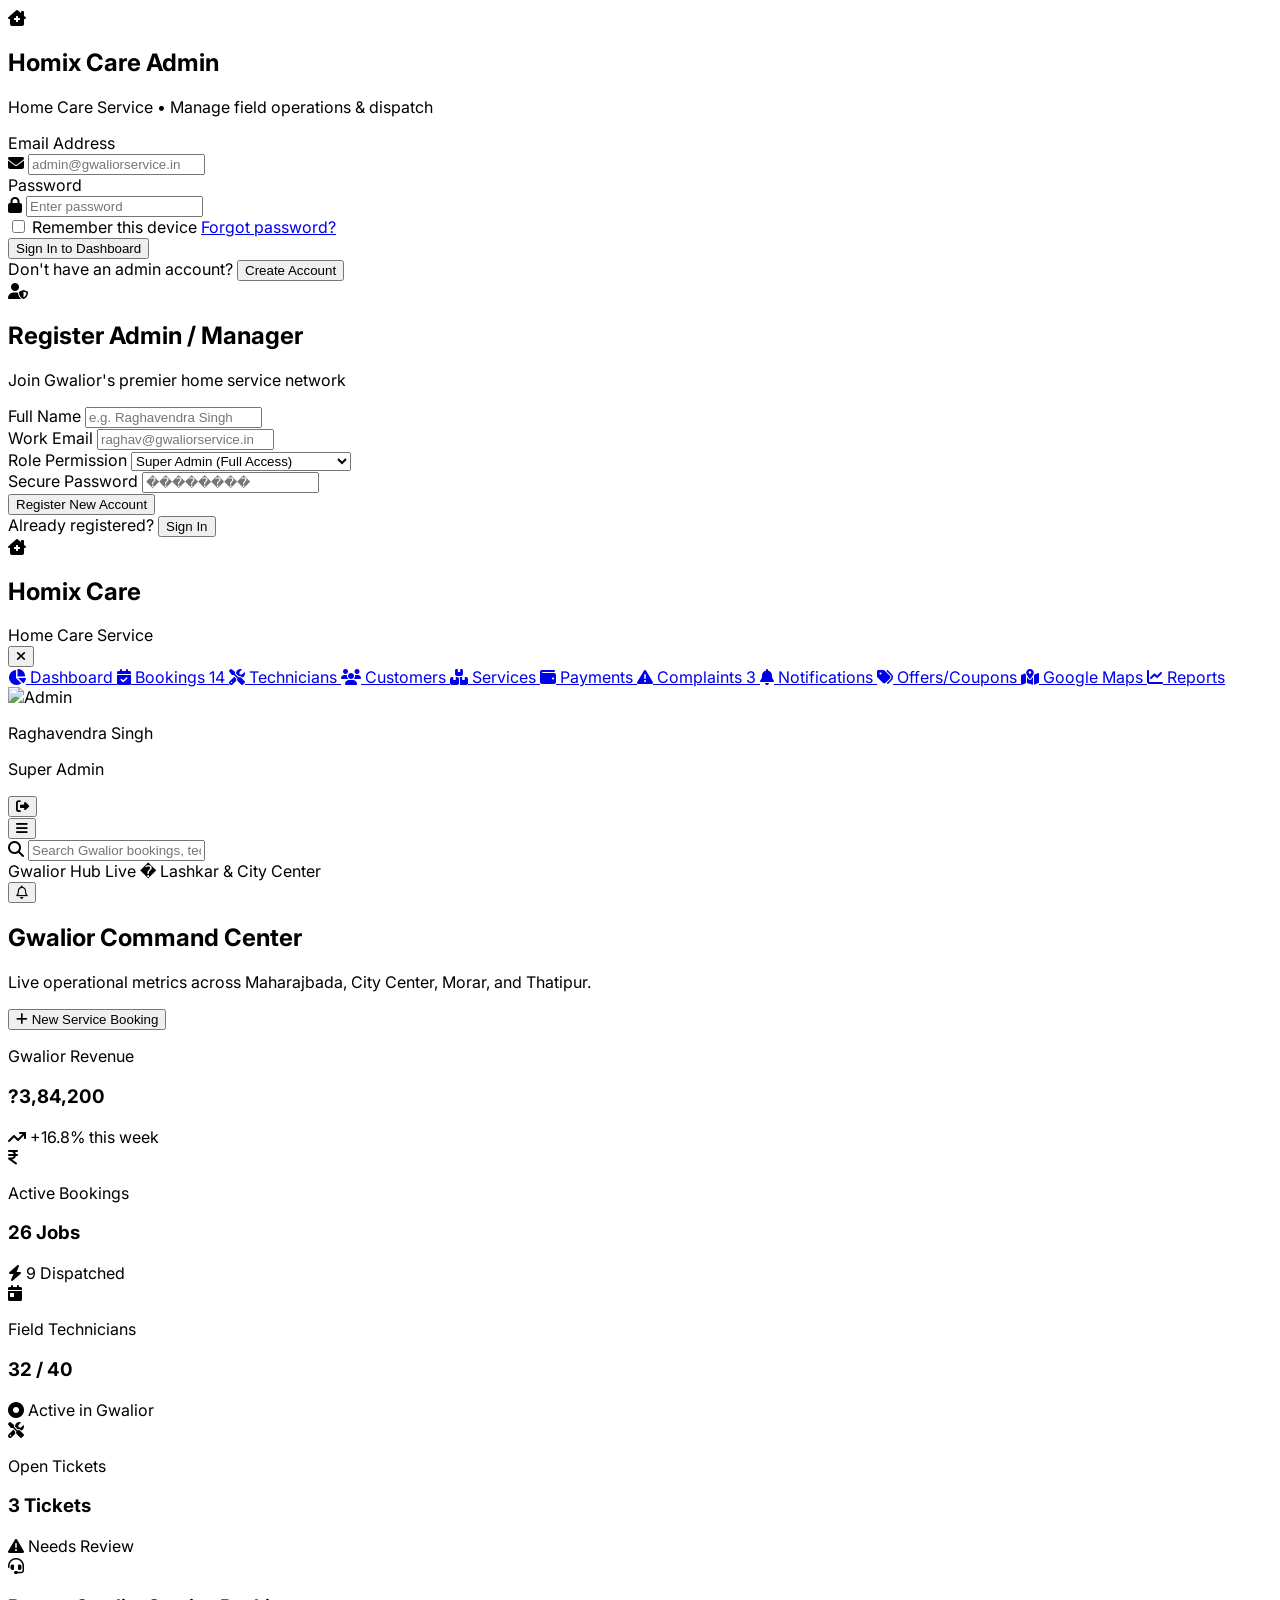
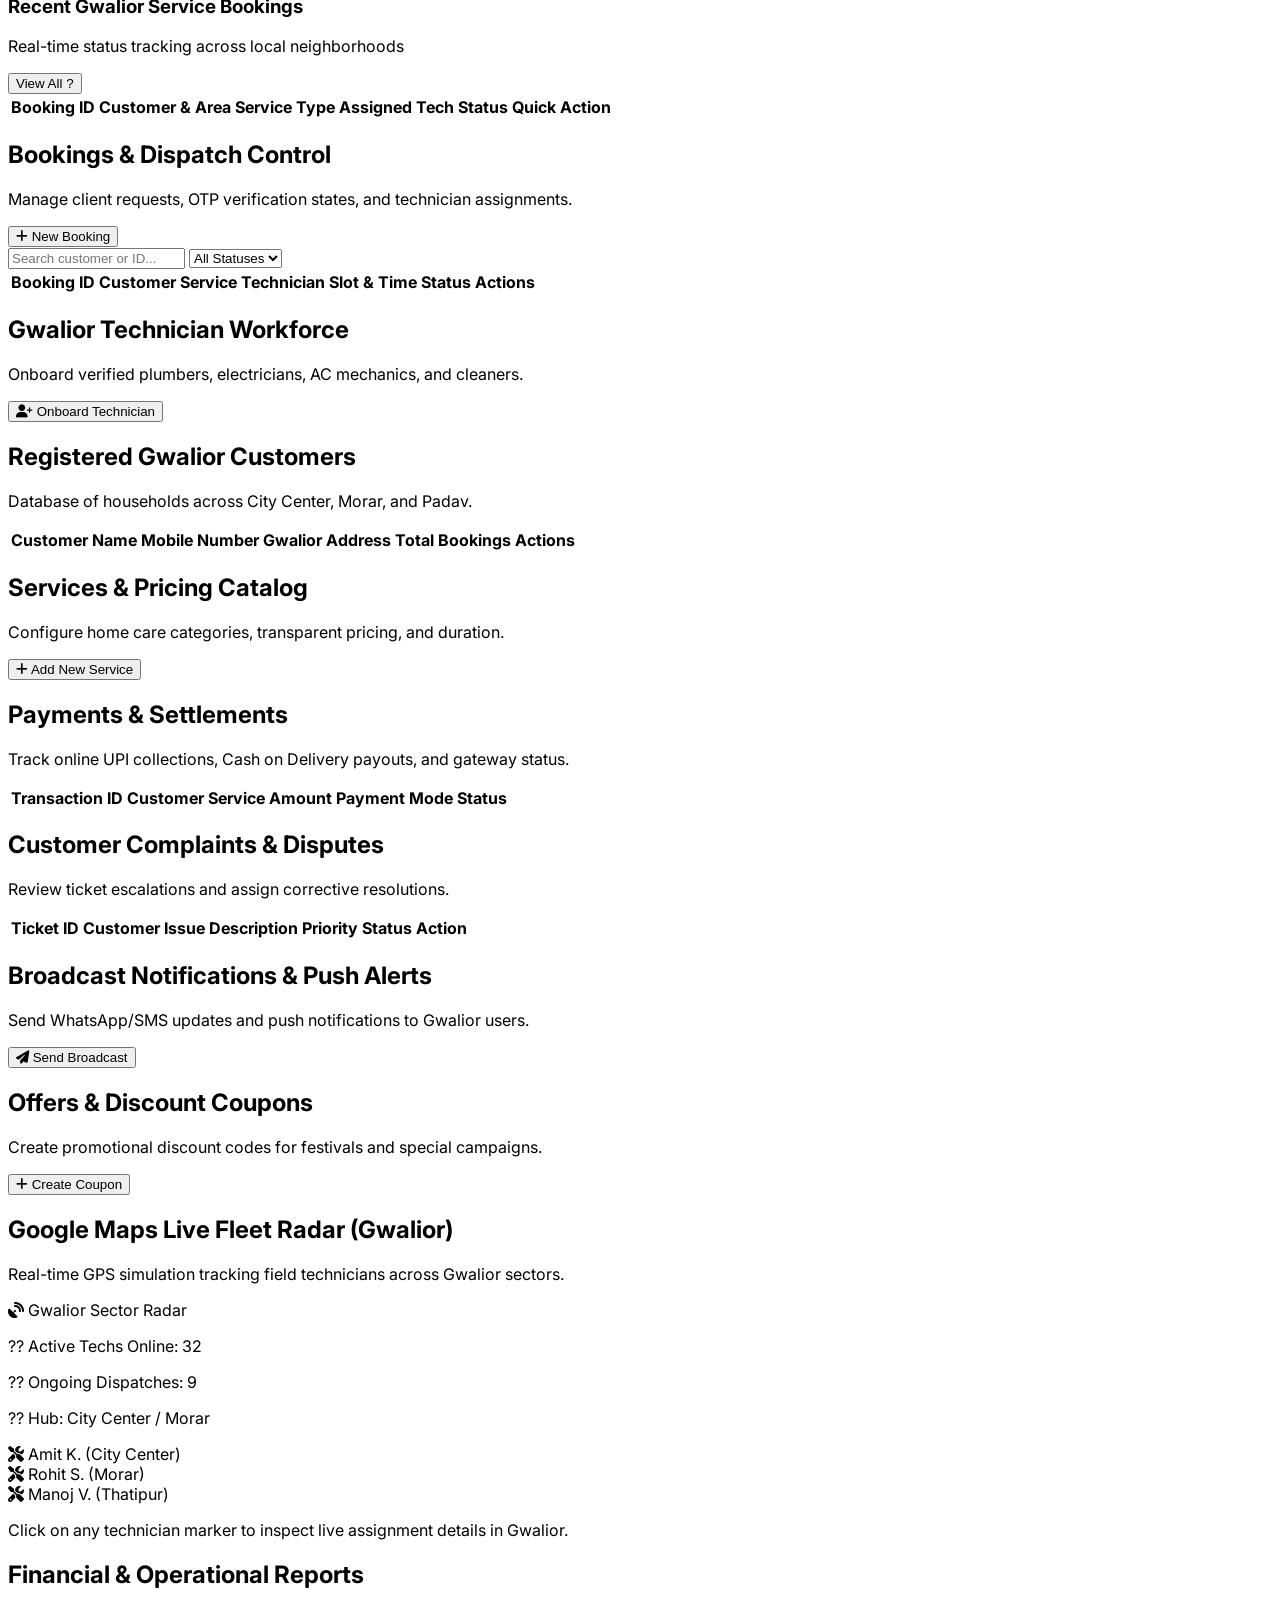
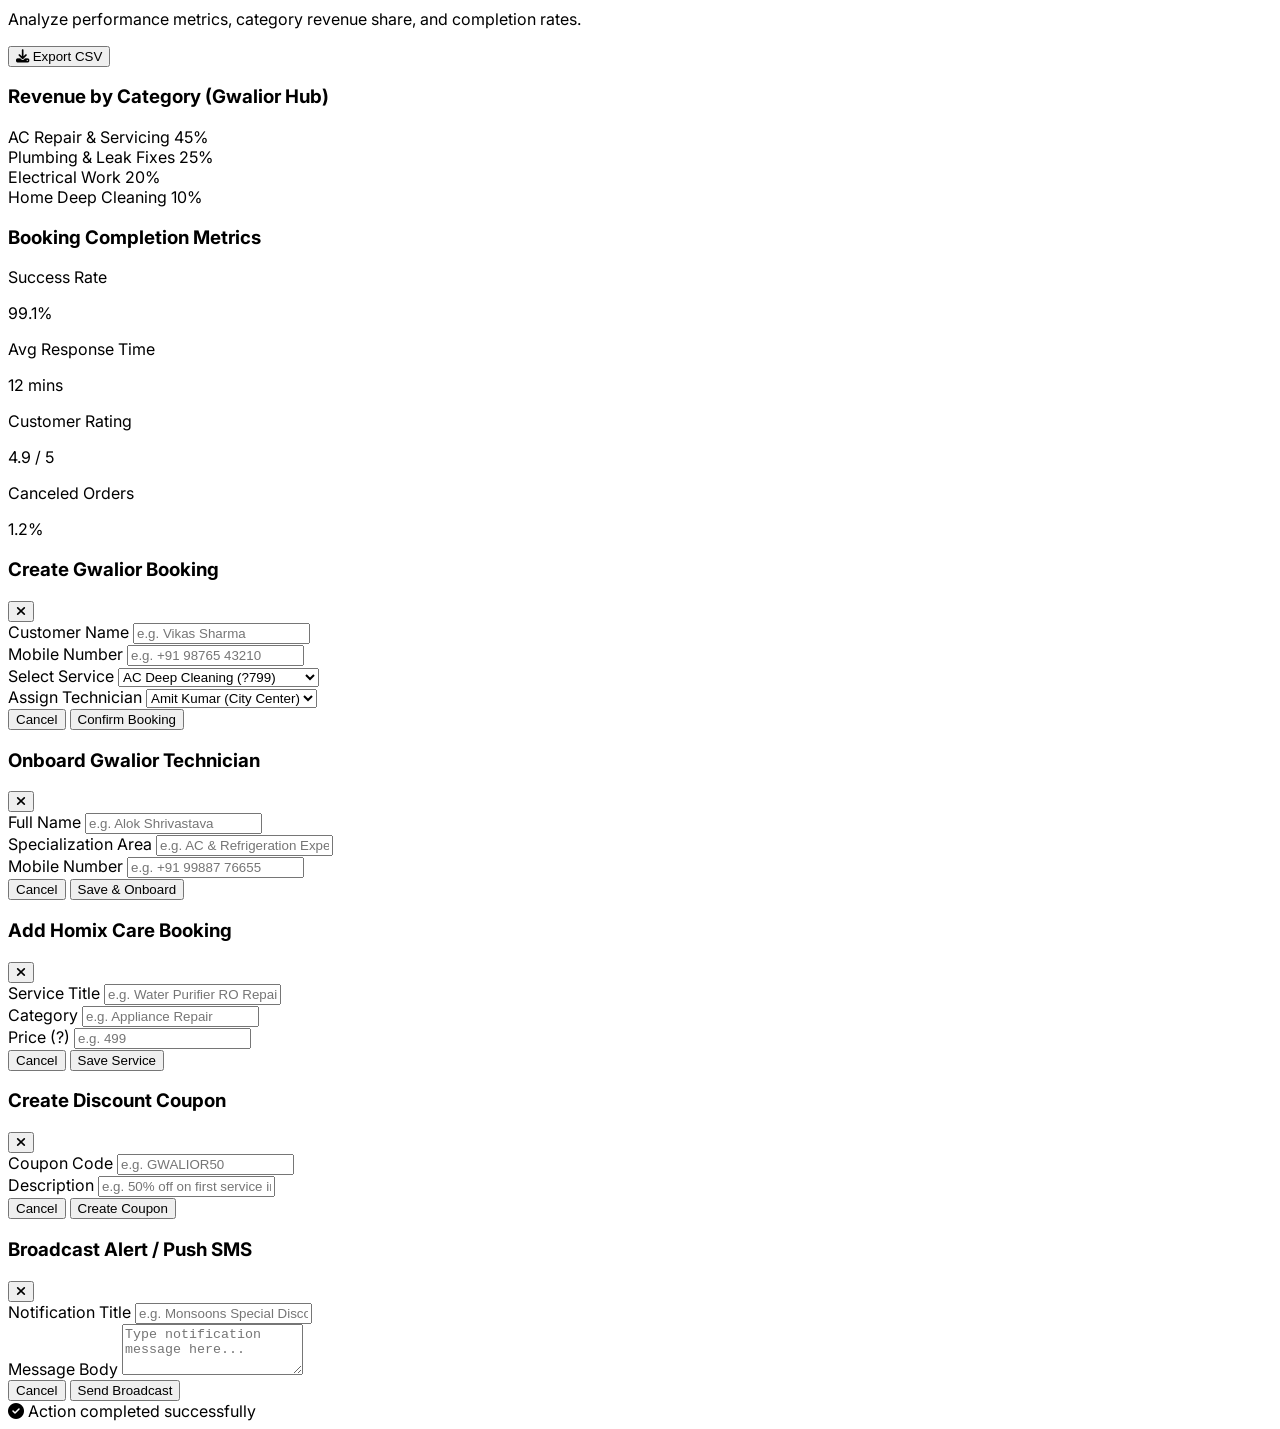
==== commit 29fe43dd: "website title changed" ====
--- a/admin.html
+++ b/admin.html
@@ -52,8 +52,8 @@
                     <div class="inline-flex p-3 bg-brand-600 text-white rounded-2xl shadow-lg shadow-brand-600/30 text-2xl mb-2">
                         <i class="fa-solid fa-house-chimney-medical"></i>
                     </div>
-                    <h2 class="text-2xl font-bold tracking-tight text-white">Gwalior HomeCare Admin</h2>
-                    <p class="text-xs text-slate-400">Sign in to manage field operations & dispatch</p>
+                    <h2 class="text-2xl font-bold tracking-tight text-white">Homix Care Admin</h2>
+                    <p class="text-xs text-slate-400">Home Care Service • Manage field operations & dispatch</p>
                 </div>
 
                 <form onsubmit="handleLogin(event)" class="space-y-4">
@@ -141,8 +141,8 @@
                         <i class="fa-solid fa-house-chimney-medical"></i>
                     </div>
                     <div>
-                        <h1 class="font-bold text-white tracking-wide text-base">Gwalior Care</h1>
-                        <span class="text-[11px] text-brand-400 font-semibold tracking-wider uppercase">MP Hub #42</span>
+                        <h1 class="font-bold text-white tracking-wide text-base">Homix Care</h1>
+                        <span class="text-[11px] text-brand-400 font-semibold tracking-wider uppercase">Home Care Service</span>
                     </div>
                 </div>
                 <button onclick="toggleSidebar()" class="lg:hidden text-slate-400 hover:text-white">
@@ -755,7 +755,7 @@
     <div id="addServiceModal" class="fixed inset-0 z-50 bg-slate-950/80 backdrop-blur-sm hidden items-center justify-center p-4">
         <div class="bg-slate-900 border border-slate-800 rounded-3xl w-full max-w-md shadow-2xl overflow-hidden">
             <div class="p-5 border-b border-slate-800 flex items-center justify-between bg-slate-950">
-                <h3 class="font-bold text-white">Add Home Care Service</h3>
+                <h3 class="font-bold text-white">Add Homix Care Booking</h3>
                 <button onclick="closeModal('addServiceModal')" class="text-slate-400 hover:text-white"><i class="fa-solid fa-xmark text-lg"></i></button>
             </div>
             <form onsubmit="handleNewService(event)" class="p-6 space-y-4">
@@ -835,7 +835,7 @@
 
     <!-- Application JavaScript -->
     <script>
-        const ADMIN_SCRIPT_URL = 'https://script.google.com/macros/s/AKfycbyzM8Qe3zvaNi0Y5AK1j4PS55x9atPdJENba5-5BX2-WvLpbtyyNaQY5KpX0-WGMbQN/exec';
+        const ADMIN_SCRIPT_URL = 'https://script.google.com/macros/s/AKfycbydc5UILrIFprF6OSKWABJm-zQoULgzUufXd-L3tVW9WMAIXBRX42ReM56m1n0aO4WZ/exec@';
 
         // State Management Store for Gwalior Hub
         let state = {
@@ -917,7 +917,7 @@
                 document.getElementById('app-main-layout').classList.remove('hidden');
                 await loadBookingsFromSheet();
                 renderAll();
-                showToast('Welcome back to Gwalior HomeCare Admin!');
+                showToast('Welcome back to Homix Care Admin!');
             } catch (error) {
                 showToast(error.message || 'Unable to log in.');
             }
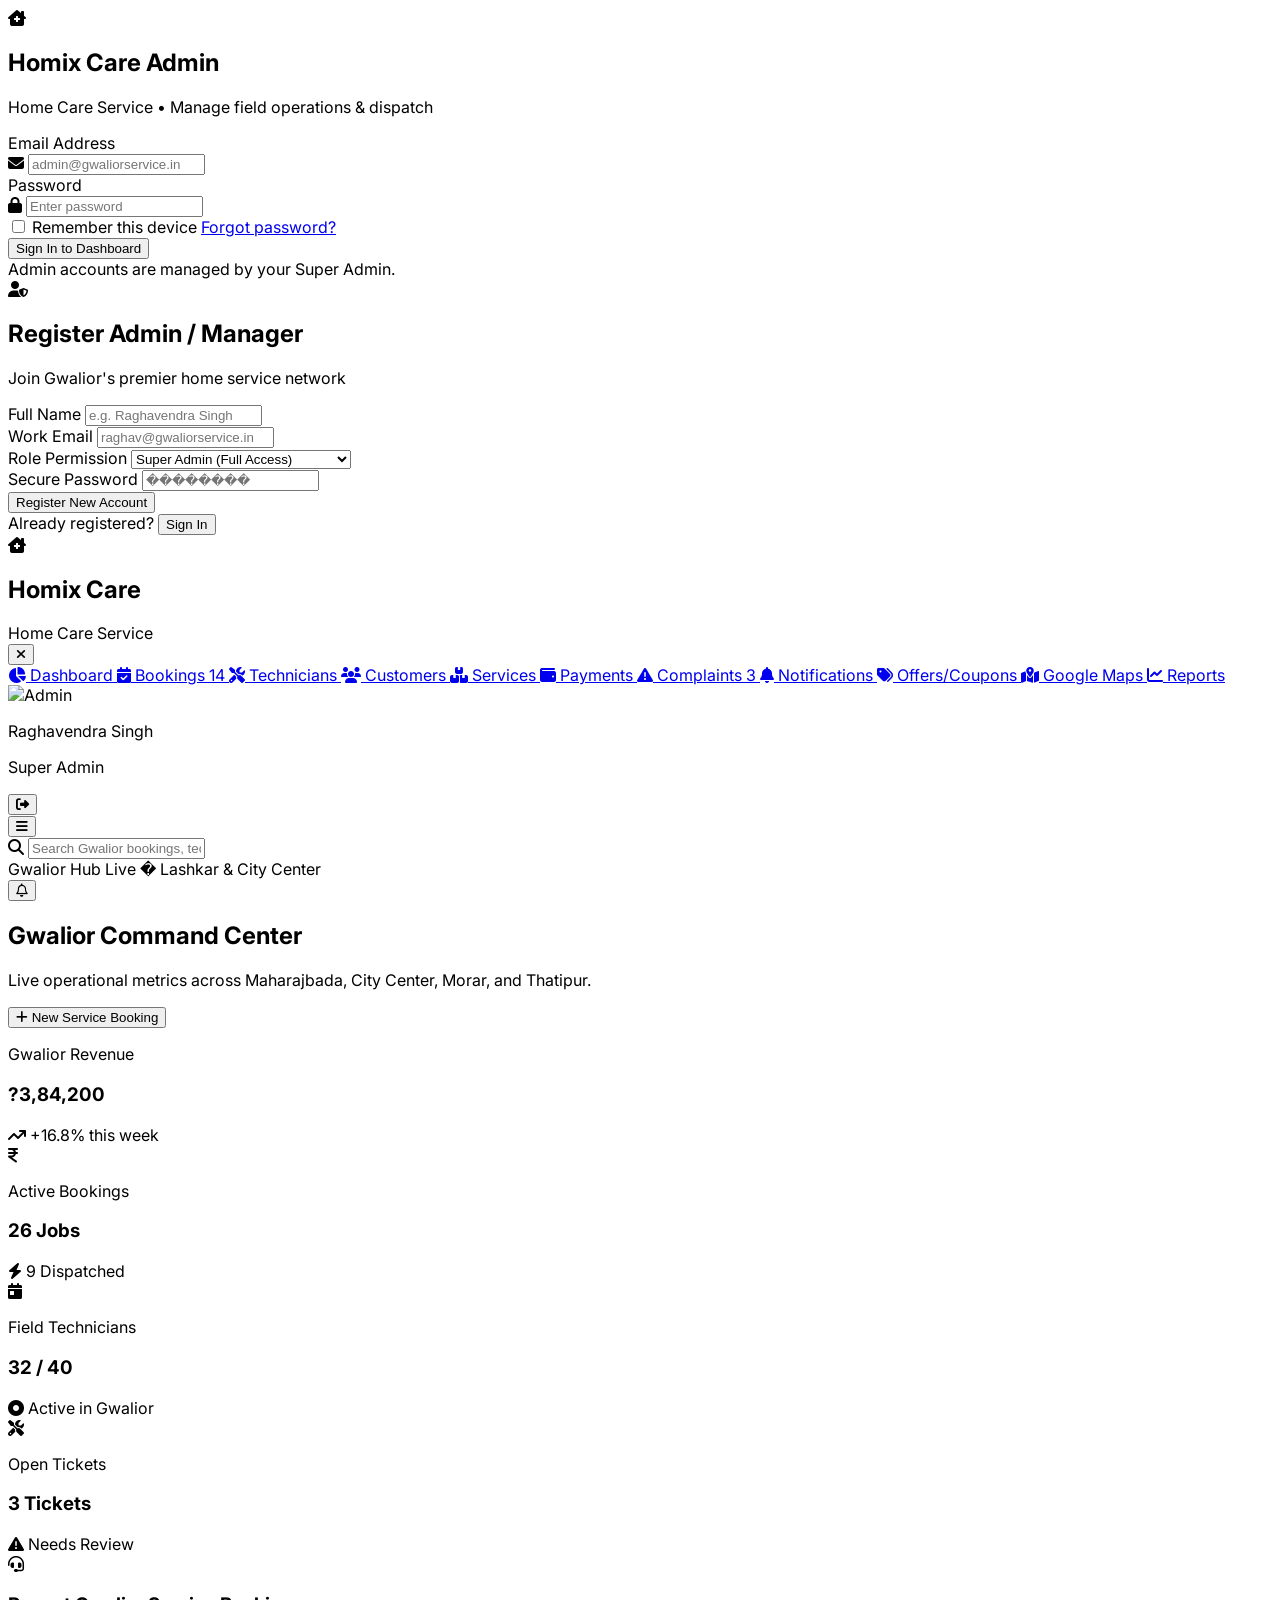
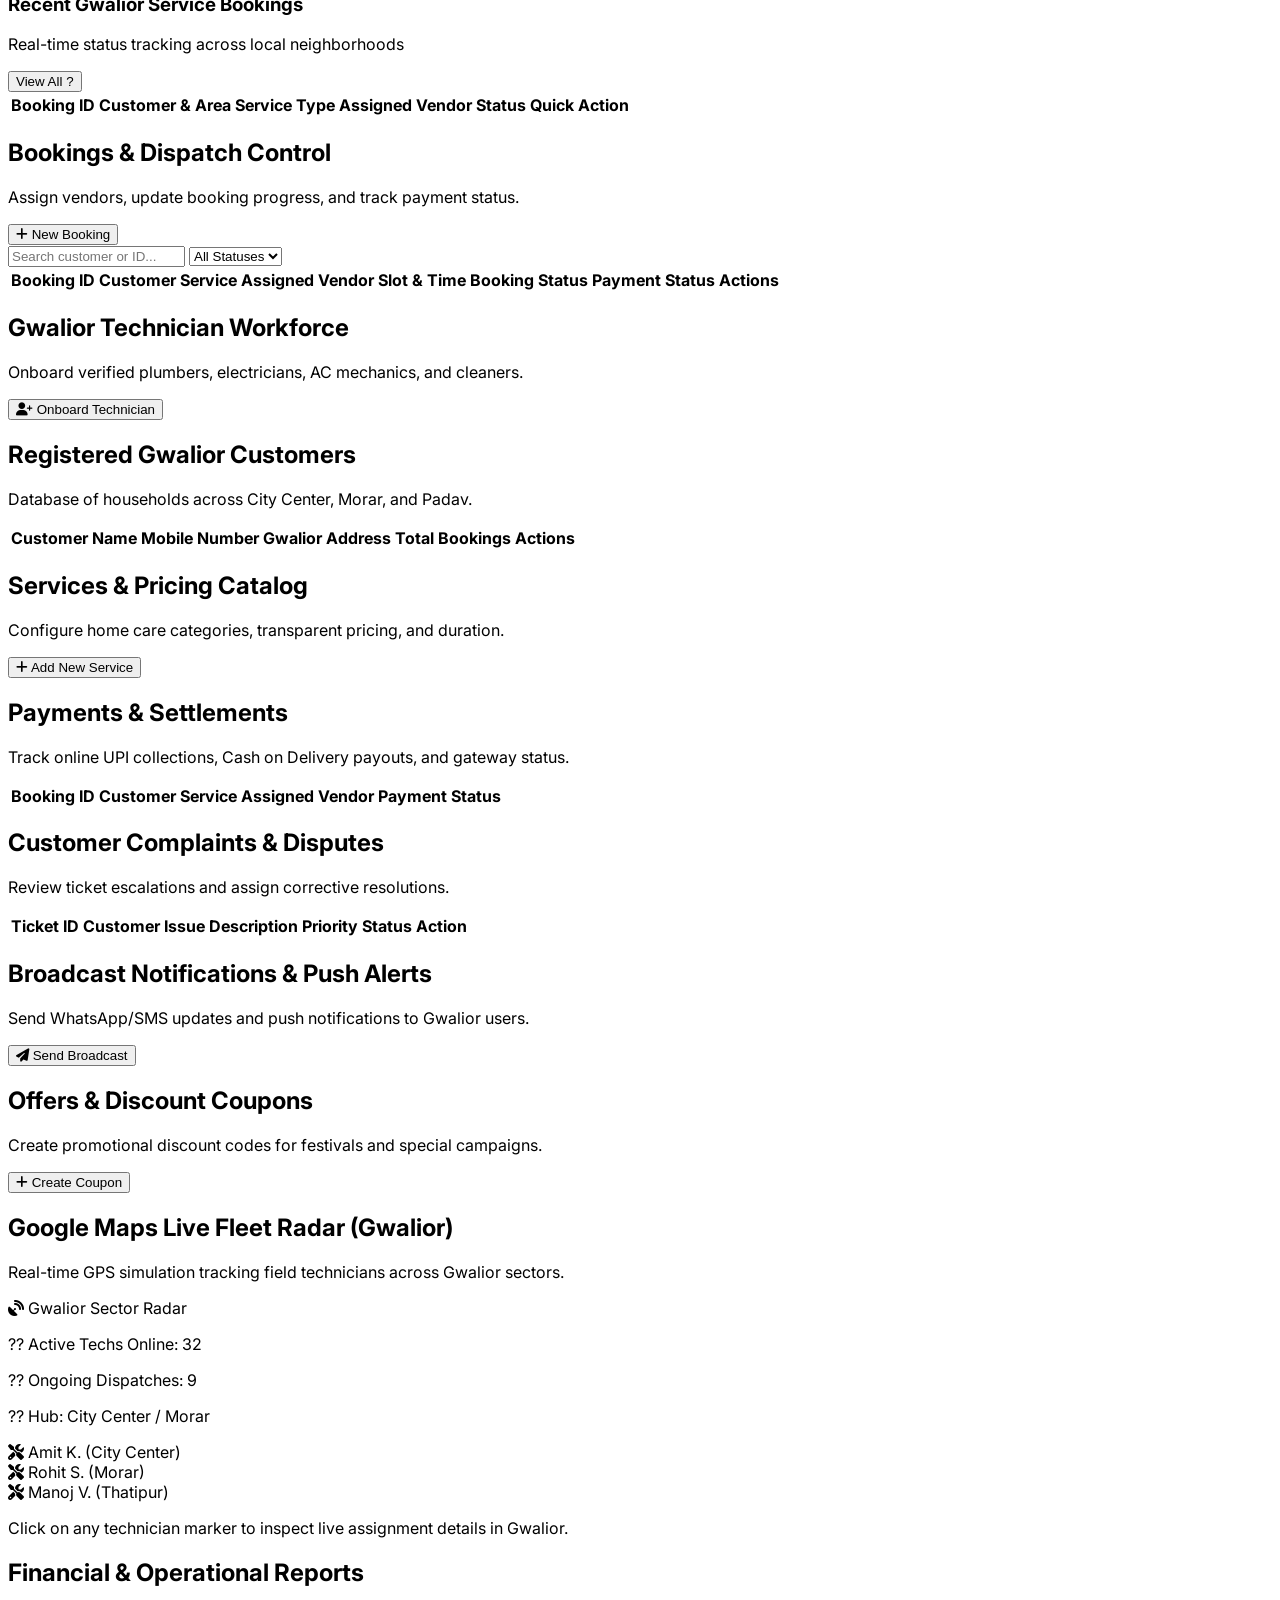
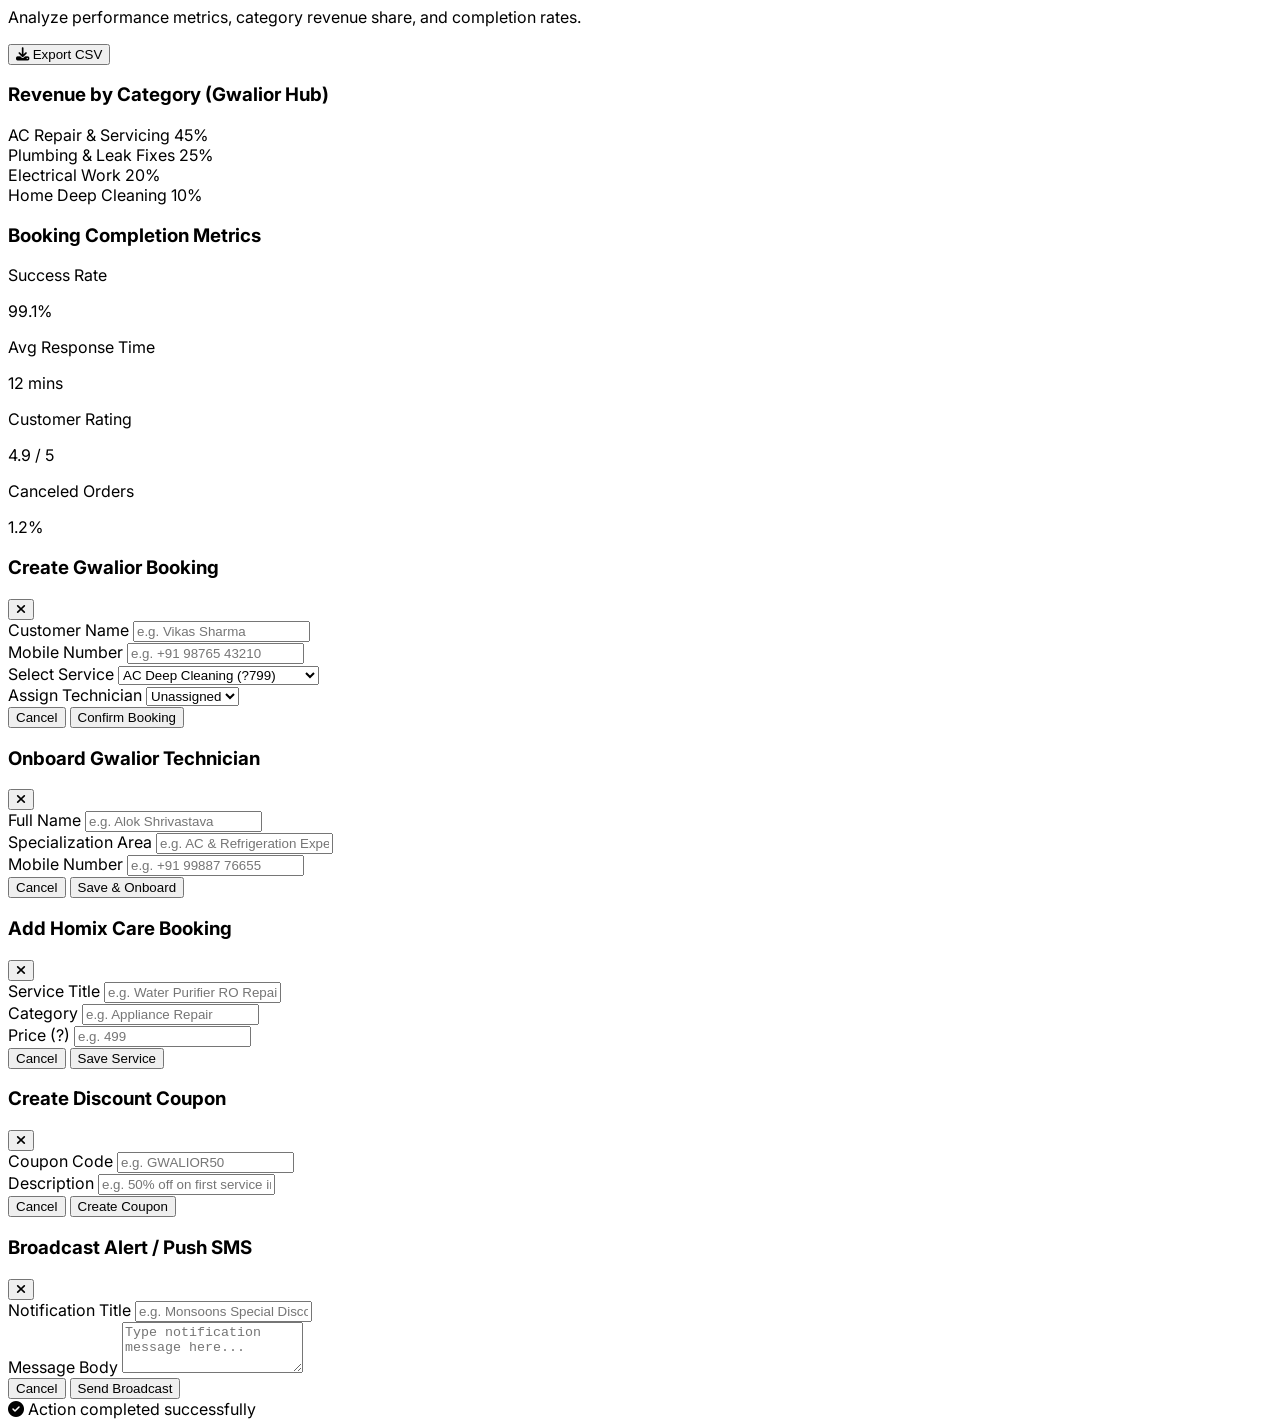
==== commit a07b56ae: "Update Admin Panel" ====
--- a/admin.html
+++ b/admin.html
@@ -84,7 +84,7 @@
                 </form>
 
                 <div class="text-center text-xs text-slate-400 pt-2 border-t border-slate-800">
-                    Don't have an admin account? <button onclick="toggleAuthMode('signup')" class="text-brand-400 font-semibold hover:underline">Create Account</button>
+                    Admin accounts are managed by your Super Admin.
                 </div>
             </div>
 
@@ -330,7 +330,7 @@
                                         <th class="py-3 px-6">Booking ID</th>
                                         <th class="py-3 px-6">Customer & Area</th>
                                         <th class="py-3 px-6">Service Type</th>
-                                        <th class="py-3 px-6">Assigned Tech</th>
+                                        <th class="py-3 px-6">Assigned Vendor</th>
                                         <th class="py-3 px-6">Status</th>
                                         <th class="py-3 px-6 text-right">Quick Action</th>
                                     </tr>
@@ -348,7 +348,7 @@
                     <div class="flex flex-col sm:flex-row sm:items-center sm:justify-between gap-4">
                         <div>
                             <h2 class="text-2xl font-bold text-white tracking-tight">Bookings & Dispatch Control</h2>
-                            <p class="text-sm text-slate-400">Manage client requests, OTP verification states, and technician assignments.</p>
+                            <p class="text-sm text-slate-400">Assign vendors, update booking progress, and track payment status.</p>
                         </div>
                         <button onclick="openModal('addBookingModal')" class="bg-brand-600 hover:bg-brand-500 text-white font-medium px-4 py-2.5 rounded-xl text-sm shadow-sm transition-all flex items-center space-x-2">
                             <i class="fa-solid fa-plus text-xs"></i>
@@ -365,6 +365,7 @@
                                     <option value="Assigned">Assigned</option>
                                     <option value="Completed">Completed</option>
                                     <option value="Pending">Pending</option>
+                                    <option value="Cancelled">Cancelled</option>
                                 </select>
                             </div>
                         </div>
@@ -375,9 +376,10 @@
                                         <th class="py-3 px-4">Booking ID</th>
                                         <th class="py-3 px-4">Customer</th>
                                         <th class="py-3 px-4">Service</th>
-                                        <th class="py-3 px-4">Technician</th>
+                                        <th class="py-3 px-4">Assigned Vendor</th>
                                         <th class="py-3 px-4">Slot & Time</th>
-                                        <th class="py-3 px-4">Status</th>
+                                        <th class="py-3 px-4">Booking Status</th>
+                                        <th class="py-3 px-4">Payment Status</th>
                                         <th class="py-3 px-4 text-right">Actions</th>
                                     </tr>
                                 </thead>
@@ -464,12 +466,11 @@
                             <table class="w-full text-left border-collapse">
                                 <thead>
                                     <tr class="bg-slate-900 text-slate-400 text-xs font-semibold uppercase tracking-wider border-b border-slate-800">
-                                        <th class="py-3 px-4">Transaction ID</th>
+                                        <th class="py-3 px-4">Booking ID</th>
                                         <th class="py-3 px-4">Customer</th>
                                         <th class="py-3 px-4">Service</th>
-                                        <th class="py-3 px-4">Amount</th>
-                                        <th class="py-3 px-4">Payment Mode</th>
-                                        <th class="py-3 px-4">Status</th>
+                                        <th class="py-3 px-4">Assigned Vendor</th>
+                                        <th class="py-3 px-4">Payment Status</th>
                                     </tr>
                                 </thead>
                                 <tbody id="payments-table-body" class="divide-y divide-slate-800 text-sm text-slate-300">
@@ -708,11 +709,8 @@
                 </div>
                 <div>
                     <label class="block text-xs font-semibold uppercase text-slate-400 mb-1">Assign Technician</label>
-                    <select id="newTechName" class="w-full px-4 py-2.5 bg-slate-950 border border-slate-800 rounded-xl text-sm text-white focus:ring-2 focus:ring-brand-500 focus:outline-none">
-                        <option value="Amit Kumar">Amit Kumar (City Center)</option>
-                        <option value="Rohit Singh">Rohit Singh (Morar)</option>
-                        <option value="Manoj Verma">Manoj Verma (Thatipur)</option>
-                        <option value="Suresh Yadav">Suresh Yadav (Lashkar)</option>
+                    <select id="newAssignee" class="w-full px-4 py-2.5 bg-slate-950 border border-slate-800 rounded-xl text-sm text-white focus:ring-2 focus:ring-brand-500 focus:outline-none">
+                        <option value="">Unassigned</option>
                     </select>
                 </div>
                 <div class="pt-2 flex justify-end space-x-3">
@@ -834,13 +832,13 @@
     </div>
 
     <!-- Application JavaScript -->
+    <script src="config.js"></script>
     <script>
-        const ADMIN_SCRIPT_URL = 'https://script.google.com/macros/s/AKfycbydc5UILrIFprF6OSKWABJm-zQoULgzUufXd-L3tVW9WMAIXBRX42ReM56m1n0aO4WZ/exec@';
-
         // State Management Store for Gwalior Hub
         let state = {
             currentUser: null,
             bookings: [],
+            vendors: [],
             technicians: [
                 { name: 'Amit Kumar', spec: 'AC & Refrigeration Expert', phone: '+91 98111 22334', rating: '4.9', status: 'On Job', jobs: '142 completed', avatar: 'https://images.unsplash.com/photo-1507003211169-0a1dd7228f2d?w=100&h=100&fit=crop&crop=faces' },
                 { name: 'Rohit Singh', spec: 'Plumbing Specialist', phone: '+91 98222 33445', rating: '4.7', status: 'Available', jobs: '98 completed', avatar: 'https://images.unsplash.com/photo-1500648767791-00dcc994a43e?w=100&h=100&fit=crop&crop=faces' },
@@ -898,7 +896,7 @@
             const password = document.getElementById('loginPassword').value;
 
             try {
-                const response = await fetch(ADMIN_SCRIPT_URL, {
+                const response = await fetch(window.HOME_CARE_CONFIG.APPS_SCRIPT_URL, {
                     method: 'POST',
                     headers: { 'Content-Type': 'application/x-www-form-urlencoded' },
                     body: new URLSearchParams({ action: 'login', email, password })
@@ -915,7 +913,7 @@
 
                 document.getElementById('auth-container').classList.add('hidden');
                 document.getElementById('app-main-layout').classList.remove('hidden');
-                await loadBookingsFromSheet();
+                await Promise.all([loadBookingsFromSheet(), loadVendorsFromSheet()]);
                 renderAll();
                 showToast('Welcome back to Homix Care Admin!');
             } catch (error) {
@@ -931,7 +929,7 @@
             const password = document.getElementById('signupPassword').value;
 
             try {
-                const response = await fetch(ADMIN_SCRIPT_URL, {
+                const response = await fetch(window.HOME_CARE_CONFIG.APPS_SCRIPT_URL, {
                     method: 'POST',
                     headers: { 'Content-Type': 'application/x-www-form-urlencoded' },
                     body: new URLSearchParams({ action: 'register-admin', name, email, password, role })
@@ -948,7 +946,7 @@
 
                 document.getElementById('auth-container').classList.add('hidden');
                 document.getElementById('app-main-layout').classList.remove('hidden');
-                await loadBookingsFromSheet();
+                await Promise.all([loadBookingsFromSheet(), loadVendorsFromSheet()]);
                 renderAll();
                 showToast('Account registered & logged in successfully!');
             } catch (error) {
@@ -1014,26 +1012,64 @@
 
         function normalizeBookings(rawBookings) {
             return (rawBookings || []).map((booking, index) => ({
-                id: booking.id || `#GW-${String(index + 1).padStart(3, '0')}`,
+                id: String(booking.id || index + 2),
+                sheetRow: Number(booking.id || index + 2),
                 customer: booking.name || 'Customer',
                 phone: booking.phone || 'N/A',
                 service: booking.service || 'General Service',
-                tech: 'Unassigned',
+                assignee: booking.assignee || '',
                 date: booking.preferredDate || booking.timestamp || 'Pending',
-                status: 'Pending',
+                status: booking.status || 'Pending',
+                paymentStatus: booking.paymentStatus || 'Unpaid',
                 raw: booking
             }));
         }
 
+        async function adminRequest(action, values = {}) {
+            const response = await fetch(window.HOME_CARE_CONFIG.APPS_SCRIPT_URL, {
+                method: 'POST',
+                headers: { 'Content-Type': 'application/x-www-form-urlencoded' },
+                body: new URLSearchParams({ action, token: state.currentUser?.token || '', ...values })
+            });
+            const result = await response.json();
+            if (!response.ok || result.ok === false) {
+                throw new Error(result.error || 'Unable to complete admin request.');
+            }
+            return result;
+        }
+
         async function loadBookingsFromSheet() {
             try {
-                const response = await fetch(`${ADMIN_SCRIPT_URL}?action=bookings`);
-                const data = await response.json();
-                state.bookings = normalizeBookings(Array.isArray(data) ? data : []);
+                const result = await adminRequest('get-bookings');
+                state.bookings = normalizeBookings(result.bookings || []);
             } catch (error) {
                 state.bookings = [];
-                showToast('Unable to load bookings.');
+                showToast(error.message || 'Unable to load bookings.');
             }
+        }
+
+        async function loadVendorsFromSheet() {
+            try {
+                const result = await adminRequest('get-vendors');
+                state.vendors = result.vendors || [];
+                const assigneeSelect = document.getElementById('newAssignee');
+                assigneeSelect.innerHTML = '<option value="">Unassigned</option>' + state.vendors.map(vendor =>
+                    `<option value="${escapeHtml(vendor.assigneeKey)}">${escapeHtml(vendor.assigneeKey)} · ${escapeHtml(vendor.serviceCategory)} · ${escapeHtml(vendor.status)}</option>`
+                ).join('');
+            } catch (error) {
+                state.vendors = [];
+                showToast(error.message || 'Unable to load vendors.');
+            }
+        }
+
+        function escapeHtml(value) {
+            return String(value ?? '').replace(/[&<>"']/g, character => ({
+                '&': '&amp;', '<': '&lt;', '>': '&gt;', '"': '&quot;', "'": '&#39;'
+            })[character]);
+        }
+
+        function getAssigneeLabel(key) {
+            return state.vendors.find(vendor => vendor.assigneeKey === key)?.assigneeKey || 'Unassigned';
         }
 
         // Render Data Tables & Grids
@@ -1053,12 +1089,12 @@
             const tbody = document.getElementById('dashboard-recent-bookings');
             tbody.innerHTML = state.bookings.slice(0, 4).map(b => `
                 <tr class="hover:bg-slate-900/60 transition-colors">
-                    <td class="py-3 px-6 font-semibold text-brand-400">${b.id}</td>
-                    <td class="py-3 px-6">${b.customer}</td>
-                    <td class="py-3 px-6">${b.service}</td>
-                    <td class="py-3 px-6">${b.tech}</td>
+                    <td class="py-3 px-6 font-semibold text-brand-400">#${escapeHtml(b.id)}</td>
+                    <td class="py-3 px-6">${escapeHtml(b.customer)}</td>
+                    <td class="py-3 px-6">${escapeHtml(b.service)}</td>
+                    <td class="py-3 px-6">${escapeHtml(getAssigneeLabel(b.assignee))}</td>
                     <td class="py-3 px-6">
-                        <span class="px-2.5 py-1 text-xs font-semibold rounded-full ${getStatusBadge(b.status)}">${b.status}</span>
+                        <span class="px-2.5 py-1 text-xs font-semibold rounded-full ${getStatusBadge(b.status)}">${escapeHtml(b.status)}</span>
                     </td>
                     <td class="py-3 px-6 text-right">
                         <button onclick="switchTab('maps')" class="text-brand-400 hover:text-brand-300 font-medium text-xs bg-brand-500/10 px-3 py-1.5 rounded-lg border border-brand-500/20 transition-colors">Track Map</button>
@@ -1080,19 +1116,58 @@
 
             tbody.innerHTML = filtered.map(b => `
                 <tr class="hover:bg-slate-900/60 transition-colors">
-                    <td class="py-3 px-4 font-semibold text-brand-400">${b.id}</td>
-                    <td class="py-3 px-4 font-medium text-white">${b.customer}<br><span class="text-xs text-slate-400 font-normal">${b.phone}</span></td>
-                    <td class="py-3 px-4">${b.service}</td>
-                    <td class="py-3 px-4">${b.tech}</td>
-                    <td class="py-3 px-4 text-xs text-slate-400">${b.date}</td>
+                    <td class="py-3 px-4 font-semibold text-brand-400">#${escapeHtml(b.id)}</td>
+                    <td class="py-3 px-4 font-medium text-white">${escapeHtml(b.customer)}<br><span class="text-xs text-slate-400 font-normal">${escapeHtml(b.phone)}</span></td>
+                    <td class="py-3 px-4">${escapeHtml(b.service)}</td>
                     <td class="py-3 px-4">
-                        <span class="px-2.5 py-1 text-xs font-semibold rounded-full ${getStatusBadge(b.status)}">${b.status}</span>
+                        <select data-assignee class="max-w-52 px-2 py-2 bg-slate-900 border border-slate-800 rounded-lg text-xs text-white">
+                            <option value="">Unassigned</option>
+                            ${state.vendors.map(vendor => `<option value="${escapeHtml(vendor.assigneeKey)}" ${vendor.assigneeKey === b.assignee ? 'selected' : ''}>${escapeHtml(vendor.assigneeKey)} · ${escapeHtml(vendor.status)}</option>`).join('')}
+                            ${b.assignee && !state.vendors.some(vendor => vendor.assigneeKey === b.assignee) ? `<option value="${escapeHtml(b.assignee)}" selected>${escapeHtml(b.assignee)} · no longer listed</option>` : ''}
+                        </select>
                     </td>
-                    <td class="py-3 px-4 text-right space-x-2">
-                        <button onclick="showToast('Booking status updated')" class="text-slate-400 hover:text-brand-400 text-xs font-semibold">Edit</button>
+                    <td class="py-3 px-4 text-xs text-slate-400">${escapeHtml(b.date)}</td>
+                    <td class="py-3 px-4">
+                        <select data-booking-status class="px-2 py-2 bg-slate-900 border border-slate-800 rounded-lg text-xs text-white">
+                            ${['Pending', 'Assigned', 'In Progress', 'Completed', 'Cancelled'].map(status => `<option value="${status}" ${status === b.status ? 'selected' : ''}>${status}</option>`).join('')}
+                        </select>
+                    </td>
+                    <td class="py-3 px-4">
+                        <select data-payment-status class="px-2 py-2 bg-slate-900 border border-slate-800 rounded-lg text-xs text-white">
+                            ${['Unpaid', 'Paid', 'Refunded', 'Failed'].map(status => `<option value="${status}" ${status === b.paymentStatus ? 'selected' : ''}>${status}</option>`).join('')}
+                        </select>
+                    </td>
+                    <td class="py-3 px-4 text-right">
+                        <button type="button" data-save-booking="${escapeHtml(b.id)}" class="px-3 py-2 bg-brand-600 hover:bg-brand-500 disabled:opacity-50 text-white rounded-lg text-xs font-semibold">Save</button>
                     </td>
                 </tr>
             `).join('');
+            tbody.querySelectorAll('[data-save-booking]').forEach(button => {
+                button.addEventListener('click', () => saveBookingUpdate(button.dataset.saveBooking, button));
+            });
+        }
+
+        async function saveBookingUpdate(rowId, button) {
+            const booking = state.bookings.find(item => item.id === String(rowId));
+            const row = button.closest('tr');
+            if (!booking || !row) return;
+            button.disabled = true;
+            button.textContent = 'Saving';
+            try {
+                await adminRequest('update-booking', {
+                    id: String(booking.sheetRow),
+                    assignee: row.querySelector('[data-assignee]').value,
+                    status: row.querySelector('[data-booking-status]').value,
+                    paymentStatus: row.querySelector('[data-payment-status]').value
+                });
+                await loadBookingsFromSheet();
+                renderAll();
+                showToast('Booking assignment and statuses saved.');
+            } catch (error) {
+                button.disabled = false;
+                button.textContent = 'Save';
+                showToast(error.message || 'Unable to save booking.');
+            }
         }
 
         function filterBookings() {
@@ -1163,15 +1238,14 @@
 
         function renderPayments() {
             const tbody = document.getElementById('payments-table-body');
-            tbody.innerHTML = state.payments.map(p => `
+            tbody.innerHTML = state.bookings.map(b => `
                 <tr class="hover:bg-slate-900/60 transition-colors">
-                    <td class="py-3 px-4 font-semibold text-brand-400">${p.id}</td>
-                    <td class="py-3 px-4 font-medium text-white">${p.customer}</td>
-                    <td class="py-3 px-4">${p.service}</td>
-                    <td class="py-3 px-4 font-bold text-white">${p.amount}</td>
-                    <td class="py-3 px-4 text-xs text-slate-400">${p.mode}</td>
+                    <td class="py-3 px-4 font-semibold text-brand-400">#${escapeHtml(b.id)}</td>
+                    <td class="py-3 px-4 font-medium text-white">${escapeHtml(b.customer)}</td>
+                    <td class="py-3 px-4">${escapeHtml(b.service)}</td>
+                    <td class="py-3 px-4">${escapeHtml(getAssigneeLabel(b.assignee))}</td>
                     <td class="py-3 px-4">
-                        <span class="px-2.5 py-1 text-xs font-semibold rounded-full ${p.status === 'Success' ? 'bg-emerald-500/10 text-emerald-400' : 'bg-amber-500/10 text-amber-400'}">${p.status}</span>
+                        <span class="px-2.5 py-1 text-xs font-semibold rounded-full ${b.paymentStatus === 'Paid' ? 'bg-emerald-500/10 text-emerald-400' : 'bg-amber-500/10 text-amber-400'}">${escapeHtml(b.paymentStatus)}</span>
                     </td>
                 </tr>
             `).join('');
@@ -1240,32 +1314,33 @@
                 case 'Assigned': return 'bg-amber-500/10 text-amber-400 border border-amber-500/20';
                 case 'Completed': return 'bg-emerald-500/10 text-emerald-400 border border-emerald-500/20';
                 case 'Pending': return 'bg-purple-500/10 text-purple-400 border border-purple-500/20';
+                case 'Cancelled': return 'bg-rose-500/10 text-rose-400 border border-rose-500/20';
                 default: return 'bg-slate-800 text-slate-400';
             }
         }
 
         // Form Handlers
-        function handleNewBooking(e) {
+        async function handleNewBooking(e) {
             e.preventDefault();
-            const name = document.getElementById('newCustName').value;
-            const phone = document.getElementById('newCustPhone').value;
-            const service = document.getElementById('newServiceType').value;
-            const tech = document.getElementById('newTechName').value;
-
-            state.bookings.unshift({
-                id: '#GW-' + Math.floor(405 + Math.random() * 500),
-                customer: name,
-                phone: phone,
-                service: service,
-                tech: tech,
-                date: 'Just now',
-                status: 'Assigned'
-            });
-
-            closeModal('addBookingModal');
-            renderAll();
-            showToast('New Gwalior booking created & dispatched');
-            e.target.reset();
+            const submitButton = e.target.querySelector('button[type="submit"]');
+            submitButton.disabled = true;
+            try {
+                await adminRequest('create-booking', {
+                    name: document.getElementById('newCustName').value.trim(),
+                    phone: document.getElementById('newCustPhone').value.trim(),
+                    service: document.getElementById('newServiceType').value,
+                    assignee: document.getElementById('newAssignee').value
+                });
+                await loadBookingsFromSheet();
+                closeModal('addBookingModal');
+                renderAll();
+                showToast('Booking saved to the Enquiries sheet.');
+                e.target.reset();
+            } catch (error) {
+                showToast(error.message || 'Unable to create booking.');
+            } finally {
+                submitButton.disabled = false;
+            }
         }
 
         function handleNewTech(e) {
